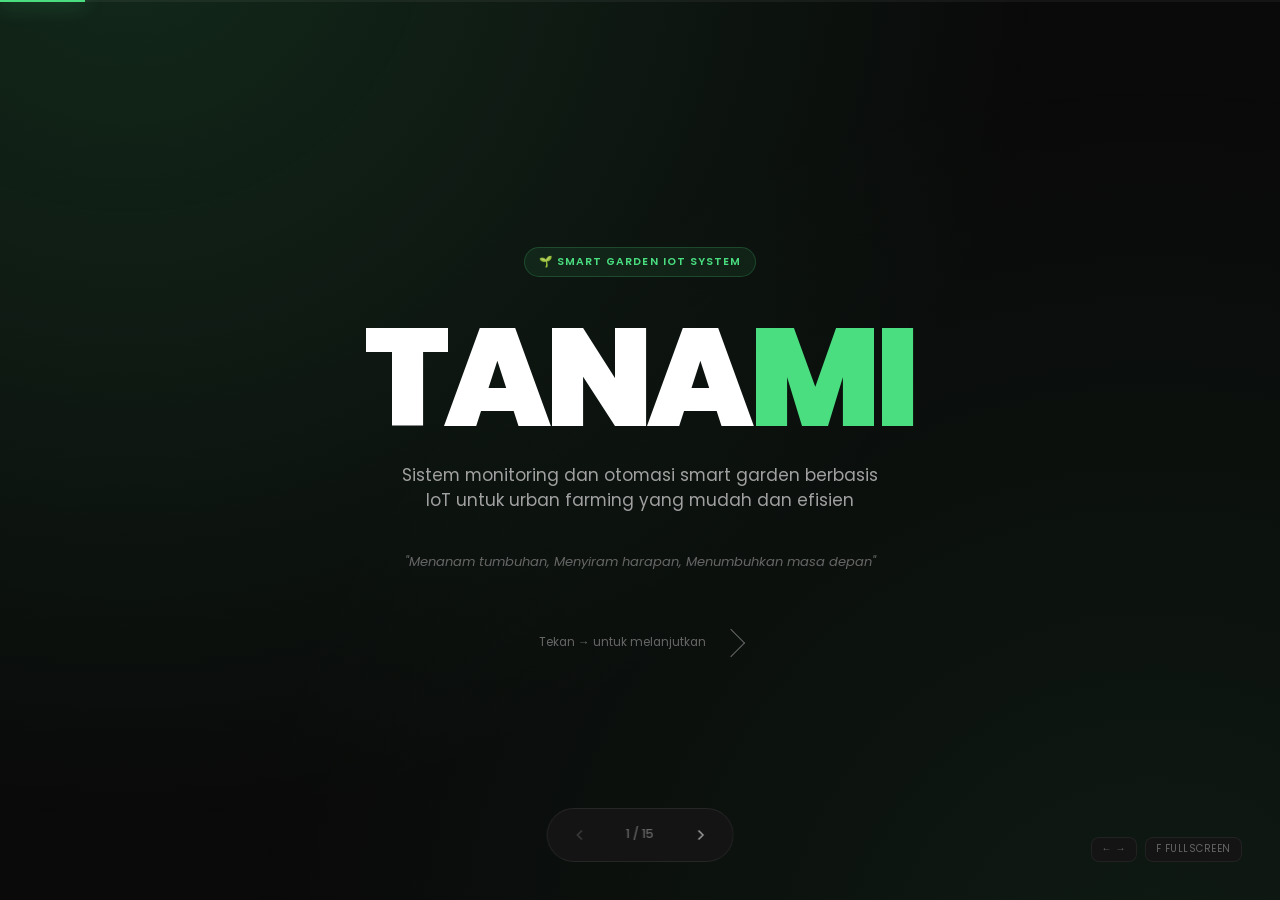
==== index.html @ 9dd755e1 "feat: implement interactive pitch deck with dark theme, animated slides, and navigation controls." ====
<!doctype html>
<html lang="id">
  <head>
    <meta charset="UTF-8" />
    <meta name="viewport" content="width=device-width, initial-scale=1.0" />
    <title>TANAMI - Smart Urban Farming IoT</title>
    <link rel="stylesheet" href="style.css" />
  </head>
  <body>
    <!-- Progress Bar -->
    <div class="progress-container">
      <div class="progress-bar" id="progressBar"></div>
    </div>

    <!-- Navigation -->
    <nav class="nav-controls">
      <button class="nav-btn" id="prevBtn" aria-label="Previous">
        <svg
          width="18"
          height="18"
          viewBox="0 0 24 24"
          fill="none"
          stroke="currentColor"
          stroke-width="2"
        >
          <path d="M15 18l-6-6 6-6" />
        </svg>
      </button>
      <span class="slide-counter"
        ><span id="currentSlide">1</span> /
        <span id="totalSlides">15</span></span
      >
      <button class="nav-btn" id="nextBtn" aria-label="Next">
        <svg
          width="18"
          height="18"
          viewBox="0 0 24 24"
          fill="none"
          stroke="currentColor"
          stroke-width="2"
        >
          <path d="M9 18l6-6-6-6" />
        </svg>
      </button>
    </nav>

    <!-- Keyboard hints -->
    <div class="keyboard-hints">
      <span>← →</span>
      <span>F Fullscreen</span>
    </div>

    <!-- Slides -->
    <div class="slides-container" id="slidesContainer">
      <!-- SLIDE 1: Cover -->
      <section class="slide active" data-slide="1">
        <div class="slide-content cover-slide">
          <span class="pill-label anim">🌱 Smart Garden IoT System</span>
          <h1 class="main-title anim">TANA<span class="highlight">MI</span></h1>
          <p class="subtitle anim">
            Sistem monitoring dan otomasi smart garden berbasis IoT untuk urban
            farming yang mudah dan efisien
          </p>
          <p class="tagline anim">
            "Menanam tumbuhan, Menyiram harapan, Menumbuhkan masa depan"
          </p>
          <div class="scroll-hint anim">
            <span>Tekan → untuk melanjutkan</span>
            <div class="arrow"></div>
          </div>
        </div>
      </section>

      <!-- SLIDE 2: Problem -->
      <section class="slide" data-slide="2">
        <div class="slide-content">
          <div class="slide-header">
            <span class="pill-label anim">01 — Masalah</span>
            <h2 class="anim">
              TANTANGAN <span class="accent">URBAN FARMING</span>
            </h2>
          </div>
          <div class="bento-grid cols-4">
            <div class="card anim">
              <span class="card-icon">⏰</span>
              <h3 class="card-title">Waktu Terbatas</h3>
              <p class="card-desc">
                Tanaman sering layu karena lupa disiram di tengah kesibukan
              </p>
            </div>
            <div class="card anim">
              <span class="card-icon">📊</span>
              <h3 class="card-title">Tanpa Data</h3>
              <p class="card-desc">Keputusan perawatan berdasarkan perkiraan</p>
            </div>
            <div class="card anim">
              <span class="card-icon">🔧</span>
              <h3 class="card-title">Setup Rumit</h3>
              <p class="card-desc">Perangkat IoT membutuhkan keahlian teknis</p>
            </div>
            <div class="card anim">
              <span class="card-icon">💰</span>
              <h3 class="card-title">Mahal</h3>
              <p class="card-desc">Solusi komersial tidak terjangkau</p>
            </div>
          </div>
        </div>
      </section>

      <!-- SLIDE 3: Target Users -->
      <section class="slide" data-slide="3">
        <div class="slide-content">
          <div class="slide-header">
            <span class="pill-label anim">02 — Target</span>
            <h2 class="anim">
              SIAPA YANG <span class="accent">BUTUH INI?</span>
            </h2>
          </div>
          <div class="bento-grid cols-4">
            <div class="card accent-border anim">
              <span class="card-icon">🏠</span>
              <h3 class="card-title">Urban Farmers</h3>
              <p class="card-desc">Berkebun di rumah dengan lahan terbatas</p>
            </div>
            <div class="card anim">
              <span class="card-icon">👨‍💻</span>
              <h3 class="card-title">Pekerja Sibuk</h3>
              <p class="card-desc">Hobi berkebun tapi minim waktu</p>
            </div>
            <div class="card anim">
              <span class="card-icon">🌿</span>
              <h3 class="card-title">Pemula</h3>
              <p class="card-desc">Ingin berkebun tanpa takut gagal</p>
            </div>
            <div class="card accent-border anim">
              <span class="card-icon">🏢</span>
              <h3 class="card-title">IoT Enthusiast</h3>
              <p class="card-desc">Integrasi dengan smart home</p>
            </div>
          </div>
        </div>
      </section>

      <!-- SLIDE 4: Solution -->
      <section class="slide" data-slide="4">
        <div class="slide-content">
          <div class="slide-header">
            <span class="pill-label anim">03 — Solusi</span>
            <h2 class="anim">TANAMI <span class="accent">SYSTEM</span></h2>
          </div>
          <div class="feature-section">
            <div class="feature-visual anim">
              <div class="feature-circle">🌱</div>
            </div>
            <div class="feature-list">
              <div class="feature-item anim">
                <span class="feature-num">01</span>
                <div class="feature-text">
                  <h3>Real-Time Monitoring</h3>
                  <p>
                    Pantau kelembaban, suhu, dan kondisi tanaman dari smartphone
                  </p>
                </div>
              </div>
              <div class="feature-item anim">
                <span class="feature-num">02</span>
                <div class="feature-text">
                  <h3>Auto-Watering</h3>
                  <p>
                    Penyiraman otomatis berdasarkan threshold yang dikustomisasi
                  </p>
                </div>
              </div>
              <div class="feature-item anim">
                <span class="feature-num">03</span>
                <div class="feature-text">
                  <h3>Plug & Play</h3>
                  <p>Zero-configuration dengan Network Service Discovery</p>
                </div>
              </div>
            </div>
          </div>
        </div>
      </section>

      <!-- SLIDE 5: Advanced Features -->
      <section class="slide" data-slide="5">
        <div class="slide-content">
          <div class="slide-header">
            <span class="pill-label anim">04 — Fitur</span>
            <h2 class="anim">FITUR <span class="accent">UNGGULAN</span></h2>
          </div>
          <div class="bento-grid cols-3">
            <div class="card accent-border span-2 anim">
              <span class="card-icon">🤖</span>
              <h3 class="card-title">TanamCare AI</h3>
              <p class="card-desc">
                Deteksi penyakit tanaman melalui foto menggunakan teknologi
                image processing berbasis AI
              </p>
            </div>
            <div class="card anim">
              <span class="card-icon">📈</span>
              <h3 class="card-title">Data-Driven</h3>
              <p class="card-desc">
                Keputusan berdasarkan data sensor real-time
              </p>
            </div>
            <div class="card anim">
              <span class="card-icon">🔋</span>
              <h3 class="card-title">Expandable</h3>
              <p class="card-desc">
                Arsitektur modular siap upgrade sensor NPK
              </p>
            </div>
            <div class="card accent-border span-2 anim">
              <span class="card-icon">⚡</span>
              <h3 class="card-title">Edge Computing</h3>
              <p class="card-desc">
                Logika otomasi berjalan di perangkat — tetap bekerja meski tanpa
                koneksi aplikasi
              </p>
            </div>
          </div>
        </div>
      </section>

      <!-- SLIDE 6: Architecture -->
      <section class="slide" data-slide="6">
        <div class="slide-content">
          <div class="slide-header">
            <span class="pill-label anim">05 — Arsitektur</span>
            <h2 class="anim">
              SYSTEM <span class="accent">ARCHITECTURE</span>
            </h2>
          </div>
          <div class="arch-flow">
            <div class="arch-node accent anim">
              <div class="node-icon">📡</div>
              <div class="node-title">Sensing</div>
              <div class="node-items">Soil Moisture<br />DHT11</div>
            </div>
            <div class="arch-connector anim">→</div>
            <div class="arch-node accent anim">
              <div class="node-icon">🧠</div>
              <div class="node-title">Processing</div>
              <div class="node-items">ESP32<br />Threshold Logic</div>
            </div>
            <div class="arch-connector anim">→</div>
            <div class="arch-node anim">
              <div class="node-icon">💧</div>
              <div class="node-title">Actuating</div>
              <div class="node-items">Relay<br />Water Pump</div>
            </div>
            <div class="arch-connector anim">→</div>
            <div class="arch-node accent anim">
              <div class="node-icon">📱</div>
              <div class="node-title">Monitoring</div>
              <div class="node-items">Android App<br />TanamCare AI</div>
            </div>
          </div>
        </div>
      </section>

      <!-- SLIDE 7: Hardware -->
      <section class="slide" data-slide="7">
        <div class="slide-content">
          <div class="slide-header">
            <span class="pill-label anim">06 — Hardware</span>
            <h2 class="anim">
              HARDWARE <span class="accent">COMPONENTS</span>
            </h2>
          </div>
          <div class="bento-grid cols-3">
            <div class="card accent-border anim">
              <span class="card-icon">🔌</span>
              <h3 class="card-title">ESP32</h3>
              <p class="card-desc">
                WiFi + Bluetooth built-in, Web Server & mDNS
              </p>
            </div>
            <div class="card anim">
              <span class="card-icon">💧</span>
              <h3 class="card-title">Soil Moisture</h3>
              <p class="card-desc">Capacitive sensor, Analog 600-2900</p>
            </div>
            <div class="card anim">
              <span class="card-icon">🌡️</span>
              <h3 class="card-title">DHT11</h3>
              <p class="card-desc">Suhu & Kelembaban udara</p>
            </div>
            <div class="card anim">
              <span class="card-icon">⚡</span>
              <h3 class="card-title">Relay 2CH</h3>
              <p class="card-desc">Switch controller, 5V DC</p>
            </div>
            <div class="card anim">
              <span class="card-icon">🚿</span>
              <h3 class="card-title">Water Pump</h3>
              <p class="card-desc">Mini pump, 3V DC</p>
            </div>
            <div class="card accent-border anim">
              <span class="card-icon">🔋</span>
              <h3 class="card-title">Power</h3>
              <p class="card-desc">Battery 9V atau USB 5V</p>
            </div>
          </div>
        </div>
      </section>

      <!-- SLIDE 8: Software -->
      <section class="slide" data-slide="8">
        <div class="slide-content">
          <div class="slide-header">
            <span class="pill-label anim">07 — Software</span>
            <h2 class="anim">SOFTWARE <span class="accent">STACK</span></h2>
          </div>
          <div class="split-view">
            <div class="split-panel anim">
              <div class="panel-header green">📱 Android App</div>
              <div class="panel-content">
                <div class="component-list">
                  <div class="component-row">
                    <span>NsdManager</span>
                    <span>Auto-discovery</span>
                  </div>
                  <div class="component-row">
                    <span>Retrofit</span>
                    <span>HTTP client</span>
                  </div>
                  <div class="component-row">
                    <span>SQLite</span>
                    <span>Local cache</span>
                  </div>
                  <div class="component-row">
                    <span>TanamCare</span>
                    <span>AI diagnosis</span>
                  </div>
                </div>
              </div>
            </div>
            <div class="split-panel anim">
              <div class="panel-header default">⚡ ESP32 Firmware</div>
              <div class="panel-content">
                <div class="code-display">
                  {<br />
                  &nbsp;&nbsp;"moisture": 45,<br />
                  &nbsp;&nbsp;"temp": 28,<br />
                  &nbsp;&nbsp;"humidity": 65,<br />
                  &nbsp;&nbsp;"pump": "OFF"<br />
                  }
                </div>
              </div>
            </div>
          </div>
        </div>
      </section>

      <!-- SLIDE 9: Automation Logic -->
      <section class="slide" data-slide="9">
        <div class="slide-content">
          <div class="slide-header">
            <span class="pill-label anim">08 — Logika</span>
            <h2 class="anim">AUTOMATION <span class="accent">LOGIC</span></h2>
          </div>
          <div class="split-view">
            <div class="split-panel anim">
              <div class="panel-header green">💧 Penyiraman</div>
              <div class="panel-content">
                <div class="code-display">
                  <span class="code-keyword">IF</span> (Moisture <
                  <span class="code-value">40%</span>)<br />
                  &nbsp;&nbsp;Pump = <span class="code-on">ON</span><br />
                  <span class="code-keyword">ELSE</span><br />
                  &nbsp;&nbsp;Pump = <span class="code-off">OFF</span>
                </div>
                <p
                  style="
                    margin-top: 1rem;
                    font-size: 0.8rem;
                    color: var(--text-secondary);
                  "
                >
                  ✅ Closed-loop: mati otomatis saat target tercapai
                </p>
              </div>
            </div>
            <div class="split-panel anim">
              <div class="panel-header default">🌱 Pemupukan (Future)</div>
              <div class="panel-content">
                <div class="code-display">
                  <span class="code-keyword">IF</span> (TDS <
                  <span class="code-value">500ppm</span>)<br />
                  &nbsp;&nbsp;Nutrient = <span class="code-on">ON</span><br />
                  <span class="code-keyword">ELSE</span><br />
                  &nbsp;&nbsp;Nutrient = <span class="code-off">OFF</span>
                </div>
                <p
                  style="
                    margin-top: 1rem;
                    font-size: 0.8rem;
                    color: var(--text-muted);
                  "
                >
                  🔮 Ready-to-integrate dengan sensor NPK
                </p>
              </div>
            </div>
          </div>
        </div>
      </section>

      <!-- SLIDE 10: Zero-Config -->
      <section class="slide" data-slide="10">
        <div class="slide-content">
          <div class="slide-header">
            <span class="pill-label anim">09 — Koneksi</span>
            <h2 class="anim">ZERO <span class="accent">CONFIGURATION</span></h2>
          </div>
          <div class="bento-grid cols-4">
            <div class="card accent-border anim">
              <span class="card-icon">📡</span>
              <h3 class="card-title">Broadcast</h3>
              <p class="card-desc">ESP32 menyiarkan mDNS service</p>
            </div>
            <div class="card anim">
              <span class="card-icon">📶</span>
              <h3 class="card-title">Discover</h3>
              <p class="card-desc">App mendengarkan sinyal</p>
            </div>
            <div class="card anim">
              <span class="card-icon">🔗</span>
              <h3 class="card-title">Resolve</h3>
              <p class="card-desc">IP & Port otomatis</p>
            </div>
            <div class="card accent-border anim">
              <span class="card-icon">✅</span>
              <h3 class="card-title">Connect!</h3>
              <p class="card-desc">Dashboard siap digunakan</p>
            </div>
          </div>
          <div class="stats-row">
            <div class="stat-box anim">
              <div class="stat-number">&lt;2s</div>
              <div class="stat-label">Discovery Time</div>
            </div>
            <div class="stat-box anim">
              <div class="stat-number">0</div>
              <div class="stat-label">Manual Config</div>
            </div>
          </div>
        </div>
      </section>

      <!-- SLIDE 11: Testing -->
      <section class="slide" data-slide="11">
        <div class="slide-content">
          <div class="slide-header">
            <span class="pill-label anim">10 — Testing</span>
            <h2 class="anim">HASIL <span class="accent">PENGUJIAN</span></h2>
          </div>
          <div class="test-list">
            <div class="test-row anim">
              <span class="test-status">✅</span>
              <div class="test-info">
                <h4>Auto-Discovery</h4>
                <p>IP resolved dalam waktu kurang dari 2 detik</p>
              </div>
              <span class="test-badge">Pass</span>
            </div>
            <div class="test-row anim">
              <span class="test-status">✅</span>
              <div class="test-info">
                <h4>Sensor Accuracy</h4>
                <p>Data sesuai dengan kondisi fisik di lapangan</p>
              </div>
              <span class="test-badge">Pass</span>
            </div>
            <div class="test-row anim">
              <span class="test-status">✅</span>
              <div class="test-info">
                <h4>Auto-Watering</h4>
                <p>Pompa aktif saat kelembaban di bawah threshold</p>
              </div>
              <span class="test-badge">Pass</span>
            </div>
            <div class="test-row anim">
              <span class="test-status">✅</span>
              <div class="test-info">
                <h4>TanamCare AI</h4>
                <p>Diagnosis penyakit tanaman berhasil</p>
              </div>
              <span class="test-badge">Pass</span>
            </div>
          </div>
        </div>
      </section>

      <!-- SLIDE 12: Comparison -->
      <section class="slide" data-slide="12">
        <div class="slide-content">
          <div class="slide-header">
            <span class="pill-label anim">11 — Keunggulan</span>
            <h2 class="anim">
              COMPETITIVE <span class="accent">ADVANTAGE</span>
            </h2>
          </div>
          <div class="comparison-table anim">
            <div class="comp-header">
              <div class="comp-cell header">Aspek</div>
              <div class="comp-cell header">Tanami</div>
              <div class="comp-cell header">Kompetitor</div>
            </div>
            <div class="comp-row">
              <div class="comp-cell">💰 Harga</div>
              <div class="comp-cell win">Terjangkau</div>
              <div class="comp-cell lose">Mahal</div>
            </div>
            <div class="comp-row">
              <div class="comp-cell">🔧 Setup</div>
              <div class="comp-cell win">Plug & Play</div>
              <div class="comp-cell lose">Rumit</div>
            </div>
            <div class="comp-row">
              <div class="comp-cell">🎯 Target Market</div>
              <div class="comp-cell win">Lokal Indonesia</div>
              <div class="comp-cell lose">Generic</div>
            </div>
            <div class="comp-row">
              <div class="comp-cell">🔌 Upgrade</div>
              <div class="comp-cell win">Modular</div>
              <div class="comp-cell lose">Fixed</div>
            </div>
            <div class="comp-row">
              <div class="comp-cell">🤖 AI Features</div>
              <div class="comp-cell win">TanamCare</div>
              <div class="comp-cell lose">—</div>
            </div>
          </div>
        </div>
      </section>

      <!-- SLIDE 13: USP -->
      <section class="slide" data-slide="13">
        <div class="slide-content">
          <div class="slide-header">
            <span class="pill-label anim">12 — USP</span>
            <h2 class="anim">
              UNIQUE SELLING <span class="accent">POINTS</span>
            </h2>
          </div>
          <div class="usp-list">
            <div class="usp-item anim">
              <span class="usp-num">01</span>
              <div class="usp-content">
                <h3>🇮🇩 Dirancang khusus untuk Urban Farmers Indonesia</h3>
              </div>
            </div>
            <div class="usp-item anim">
              <span class="usp-num">02</span>
              <div class="usp-content">
                <h3>🔌 Zero-Configuration dengan protokol mDNS</h3>
              </div>
            </div>
            <div class="usp-item anim">
              <span class="usp-num">03</span>
              <div class="usp-content">
                <h3>🤖 AI-Powered Plant Diagnosis dengan TanamCare</h3>
              </div>
            </div>
            <div class="usp-item anim">
              <span class="usp-num">04</span>
              <div class="usp-content">
                <h3>💰 Affordable & DIY-Friendly untuk semua kalangan</h3>
              </div>
            </div>
          </div>
        </div>
      </section>

      <!-- SLIDE 14: Roadmap -->
      <section class="slide" data-slide="14">
        <div class="slide-content">
          <div class="slide-header">
            <span class="pill-label anim">13 — Roadmap</span>
            <h2 class="anim">FUTURE <span class="accent">DEVELOPMENT</span></h2>
          </div>
          <div class="roadmap-timeline">
            <div class="timeline-phase anim">
              <div class="phase-tag green">Phase 2</div>
              <div class="phase-content">
                <h3>Cloud</h3>
                <ul>
                  <li>☁️ Cloud Database</li>
                  <li>📊 Analytics & Trends</li>
                  <li>🔔 Push Notifications</li>
                </ul>
              </div>
            </div>
            <div class="timeline-phase anim">
              <div class="phase-tag default">Phase 3</div>
              <div class="phase-content">
                <h3>Scale</h3>
                <ul>
                  <li>📡 MQTT Protocol</li>
                  <li>🌱 Sensor NPK</li>
                  <li>🏭 Multi-node</li>
                </ul>
              </div>
            </div>
            <div class="timeline-phase anim">
              <div class="phase-tag default">Business</div>
              <div class="phase-content">
                <h3>Expand</h3>
                <ul>
                  <li>🛒 DIY Kit</li>
                  <li>🏢 Enterprise</li>
                  <li>📚 Edu Platform</li>
                </ul>
              </div>
            </div>
          </div>
        </div>
      </section>

      <!-- SLIDE 15: Thank You -->
      <section class="slide" data-slide="15">
        <div class="slide-content thank-you-content">
          <span class="pill-label anim">🌱 Tanami</span>
          <div class="big-thanks anim">
            <span class="line1">Terima</span>
            <span class="line2">Kasih!</span>
          </div>
          <p class="tagline anim">
            "Menanam tumbuhan, Menyiram harapan, Menumbuhkan masa depan"
          </p>
          <div class="contact-row anim">
            <div class="contact-item">
              <span>📧</span>
              <span>tanamiuniverse10@gmail.com</span>
            </div>
            <div class="contact-item">
              <span>📷</span>
              <span>@tanami_tech</span>
            </div>
            <div class="contact-item">
              <span>🎥</span>
              <span>@Tanami_Universe10</span>
            </div>
          </div>
          <div class="questions-box anim">
            <h2>Ada Pertanyaan?</h2>
          </div>
        </div>
      </section>
    </div>

    <script src="script.js"></script>
  </body>
</html>
---- style.css ----
/* ==========================================
   TANAMI Pitch Deck - DARK MINIMAL THEME
   Inspired by modern presentation decks
   Green-toned, bold typography, clean layout
   ========================================== */

@import url("https://fonts.googleapis.com/css2?family=Poppins:wght@300;400;500;600;700;800;900&display=swap");

:root {
  /* Dark palette with green accent */
  --bg-dark: #0a0a0a;
  --bg-card: #141414;
  --bg-card-hover: #1a1a1a;
  --bg-elevated: #1f1f1f;

  /* Text colors */
  --text-primary: #ffffff;
  --text-secondary: #a0a0a0;
  --text-muted: #666666;

  /* Green accent palette */
  --green-50: #f0fdf4;
  --green-100: #dcfce7;
  --green-200: #bbf7d0;
  --green-300: #86efac;
  --green-400: #4ade80;
  --green-500: #22c55e;
  --green-600: #16a34a;
  --green-700: #15803d;

  /* Accent variations */
  --accent: #4ade80;
  --accent-glow: rgba(74, 222, 128, 0.15);
  --accent-subtle: rgba(74, 222, 128, 0.08);

  /* Typography */
  --font-main: "Poppins", -apple-system, BlinkMacSystemFont, sans-serif;

  /* Spacing */
  --space-xs: 0.5rem;
  --space-sm: 1rem;
  --space-md: 1.5rem;
  --space-lg: 2.5rem;
  --space-xl: 4rem;
  --space-2xl: 6rem;

  /* Border radius */
  --radius-sm: 8px;
  --radius-md: 12px;
  --radius-lg: 16px;
  --radius-xl: 24px;
  --radius-pill: 100px;

  /* Borders */
  --border-subtle: 1px solid rgba(255, 255, 255, 0.06);
  --border-card: 1px solid rgba(255, 255, 255, 0.08);
}

*,
*::before,
*::after {
  margin: 0;
  padding: 0;
  box-sizing: border-box;
}

html {
  font-size: clamp(14px, 1.2vw, 17px);
}

body {
  font-family: var(--font-main);
  background: var(--bg-dark);
  color: var(--text-primary);
  overflow: hidden;
  min-height: 100vh;
  line-height: 1.5;
}

/* Ambient glow effect */
body::before {
  content: "";
  position: fixed;
  top: -50%;
  left: -50%;
  width: 200%;
  height: 200%;
  background:
    radial-gradient(circle at 30% 20%, var(--accent-glow) 0%, transparent 40%),
    radial-gradient(
      circle at 70% 80%,
      rgba(74, 222, 128, 0.08) 0%,
      transparent 40%
    );
  pointer-events: none;
  z-index: 0;
}

/* Hide cursor glow on dark theme */
.cursor-glow {
  display: none;
}

/* Progress Bar - minimal line */
.progress-container {
  position: fixed;
  top: 0;
  left: 0;
  width: 100%;
  height: 2px;
  background: rgba(255, 255, 255, 0.05);
  z-index: 1000;
}

.progress-bar {
  height: 100%;
  background: var(--accent);
  width: 6.67%;
  transition: width 0.5s cubic-bezier(0.4, 0, 0.2, 1);
  box-shadow: 0 0 20px var(--accent);
}

/* Navigation */
.nav-controls {
  position: fixed;
  bottom: var(--space-lg);
  left: 50%;
  transform: translateX(-50%);
  display: flex;
  align-items: center;
  gap: var(--space-sm);
  background: var(--bg-card);
  backdrop-filter: blur(20px);
  padding: 6px 12px;
  border-radius: var(--radius-pill);
  border: var(--border-card);
  z-index: 100;
}

.nav-btn {
  background: transparent;
  border: none;
  color: var(--text-secondary);
  width: 40px;
  height: 40px;
  border-radius: 50%;
  cursor: pointer;
  display: flex;
  align-items: center;
  justify-content: center;
  transition: all 0.2s ease;
}

.nav-btn:hover {
  background: var(--accent-subtle);
  color: var(--accent);
}

.nav-btn:disabled {
  opacity: 0.3;
  pointer-events: none;
}

.slide-counter {
  font-size: 0.8rem;
  font-weight: 500;
  color: var(--text-muted);
  min-width: 50px;
  text-align: center;
  font-variant-numeric: tabular-nums;
}

/* Keyboard hints */
.keyboard-hints {
  position: fixed;
  bottom: var(--space-lg);
  right: var(--space-lg);
  display: flex;
  gap: var(--space-xs);
  z-index: 100;
}

.keyboard-hints span {
  font-size: 0.65rem;
  color: var(--text-muted);
  padding: 4px 10px;
  background: var(--bg-card);
  border: var(--border-subtle);
  border-radius: var(--radius-sm);
  text-transform: uppercase;
  letter-spacing: 0.05em;
}

/* Slides Container */
.slides-container {
  width: 100vw;
  height: 100vh;
  position: relative;
  z-index: 1;
}

/* Individual Slides */
.slide {
  position: absolute;
  top: 0;
  left: 0;
  width: 100%;
  height: 100%;
  display: flex;
  align-items: center;
  justify-content: center;
  opacity: 0;
  visibility: hidden;
  transition: all 0.5s cubic-bezier(0.4, 0, 0.2, 1);
  padding: var(--space-xl);
  overflow: hidden;
}

.slide.active {
  opacity: 1;
  visibility: visible;
}

.slide.exit-left {
  transform: translateX(-20%);
  opacity: 0;
}

.slide.exit-right {
  transform: translateX(20%);
  opacity: 0;
}

.slide-content {
  max-width: 1200px;
  width: 100%;
  position: relative;
}

/* Pill label */
.pill-label {
  display: inline-flex;
  align-items: center;
  gap: 6px;
  background: var(--accent-subtle);
  color: var(--accent);
  padding: 6px 14px;
  border-radius: var(--radius-pill);
  font-size: 0.7rem;
  font-weight: 600;
  text-transform: uppercase;
  letter-spacing: 0.1em;
  margin-bottom: var(--space-md);
  border: 1px solid rgba(74, 222, 128, 0.2);
}

/* Slide Header */
.slide-header {
  margin-bottom: var(--space-xl);
}

.slide-header h2 {
  font-size: clamp(2.5rem, 5vw, 4rem);
  font-weight: 800;
  text-transform: uppercase;
  letter-spacing: -0.03em;
  line-height: 1;
  color: var(--text-primary);
}

.slide-header h2 .accent {
  color: var(--accent);
}

.slide-header p {
  font-size: 1rem;
  color: var(--text-secondary);
  margin-top: var(--space-sm);
  max-width: 600px;
}

/* COVER SLIDE */
.cover-slide {
  text-align: center;
  display: flex;
  flex-direction: column;
  align-items: center;
  justify-content: center;
}

.cover-slide .pill-label {
  margin-bottom: var(--space-lg);
}

.main-title {
  font-size: clamp(4rem, 12vw, 9rem);
  font-weight: 900;
  text-transform: uppercase;
  letter-spacing: -0.04em;
  line-height: 0.9;
  margin-bottom: var(--space-md);
}

.main-title .highlight {
  color: var(--accent);
}

.subtitle {
  font-size: 1.1rem;
  color: var(--text-secondary);
  max-width: 500px;
  margin-bottom: var(--space-lg);
  font-weight: 400;
}

.tagline {
  font-size: 0.85rem;
  color: var(--text-muted);
  font-style: italic;
}

.hero-icon {
  font-size: 4rem;
  margin-bottom: var(--space-lg);
  filter: drop-shadow(0 0 40px var(--accent));
}

.scroll-hint {
  margin-top: var(--space-xl);
  font-size: 0.75rem;
  color: var(--text-muted);
  display: flex;
  align-items: center;
  gap: var(--space-sm);
}

.scroll-hint .arrow {
  width: 20px;
  height: 20px;
  border-right: 1.5px solid var(--text-muted);
  border-bottom: 1.5px solid var(--text-muted);
  transform: rotate(-45deg);
  animation: arrowBounce 2s ease-in-out infinite;
}

@keyframes arrowBounce {
  0%,
  100% {
    transform: rotate(-45deg) translate(0, 0);
  }
  50% {
    transform: rotate(-45deg) translate(3px, 0);
  }
}

/* BENTO GRID */
.bento-grid {
  display: grid;
  gap: var(--space-sm);
}

.bento-grid.cols-4 {
  grid-template-columns: repeat(4, 1fr);
}
.bento-grid.cols-3 {
  grid-template-columns: repeat(3, 1fr);
}
.bento-grid.cols-2 {
  grid-template-columns: repeat(2, 1fr);
}

/* Cards */
.card {
  background: var(--bg-card);
  border: var(--border-card);
  border-radius: var(--radius-lg);
  padding: var(--space-lg);
  transition: all 0.3s ease;
}

.card:hover {
  background: var(--bg-card-hover);
  border-color: rgba(255, 255, 255, 0.1);
  transform: translateY(-2px);
}

.card.span-2 {
  grid-column: span 2;
}

.card.accent-border {
  border-left: 2px solid var(--accent);
}

.card-icon {
  font-size: 1.5rem;
  margin-bottom: var(--space-sm);
  display: block;
}

.card-title {
  font-size: 1rem;
  font-weight: 700;
  color: var(--text-primary);
  margin-bottom: 4px;
  text-transform: uppercase;
  letter-spacing: 0.02em;
}

.card-desc {
  font-size: 0.85rem;
  color: var(--text-secondary);
  line-height: 1.5;
}

/* Feature Section */
.feature-section {
  display: grid;
  grid-template-columns: 1fr 1.2fr;
  gap: var(--space-xl);
  align-items: center;
}

.feature-visual {
  display: flex;
  justify-content: center;
  align-items: center;
}

.feature-circle {
  width: 240px;
  height: 240px;
  background: linear-gradient(
    135deg,
    var(--green-600) 0%,
    var(--green-400) 100%
  );
  border-radius: 50%;
  display: flex;
  align-items: center;
  justify-content: center;
  font-size: 6rem;
  box-shadow: 0 0 80px var(--accent-glow);
}

.feature-list {
  display: flex;
  flex-direction: column;
  gap: var(--space-md);
}

.feature-item {
  display: flex;
  gap: var(--space-md);
  align-items: flex-start;
  padding: var(--space-md);
  background: var(--bg-card);
  border: var(--border-card);
  border-radius: var(--radius-md);
  transition: all 0.3s ease;
}

.feature-item:hover {
  background: var(--bg-card-hover);
  border-left: 2px solid var(--accent);
}

.feature-num {
  font-size: 1.25rem;
  font-weight: 800;
  color: var(--accent);
  min-width: 32px;
}

.feature-text h3 {
  font-size: 0.9rem;
  font-weight: 700;
  color: var(--text-primary);
  text-transform: uppercase;
  margin-bottom: 4px;
}

.feature-text p {
  font-size: 0.8rem;
  color: var(--text-secondary);
}

/* Architecture Flow */
.arch-flow {
  display: flex;
  align-items: center;
  justify-content: center;
  gap: var(--space-sm);
  flex-wrap: wrap;
}

.arch-node {
  background: var(--bg-card);
  border: var(--border-card);
  border-radius: var(--radius-lg);
  padding: var(--space-lg);
  text-align: center;
  min-width: 150px;
  transition: all 0.3s ease;
}

.arch-node:hover {
  background: var(--bg-card-hover);
  transform: scale(1.02);
}

.arch-node.accent {
  border-top: 2px solid var(--accent);
}

.arch-node .node-icon {
  font-size: 1.75rem;
  margin-bottom: var(--space-sm);
}

.arch-node .node-title {
  font-size: 0.8rem;
  font-weight: 700;
  color: var(--text-primary);
  text-transform: uppercase;
  margin-bottom: 4px;
}

.arch-node .node-items {
  font-size: 0.7rem;
  color: var(--text-muted);
  line-height: 1.5;
}

.arch-connector {
  font-size: 1.25rem;
  color: var(--accent);
  opacity: 0.5;
}

/* Split View */
.split-view {
  display: grid;
  grid-template-columns: 1fr 1fr;
  gap: var(--space-md);
}

.split-panel {
  background: var(--bg-card);
  border: var(--border-card);
  border-radius: var(--radius-lg);
  overflow: hidden;
}

.panel-header {
  padding: var(--space-sm) var(--space-md);
  font-weight: 600;
  font-size: 0.75rem;
  text-transform: uppercase;
  letter-spacing: 0.1em;
  border-bottom: var(--border-subtle);
  display: flex;
  align-items: center;
  gap: var(--space-xs);
}

.panel-header.green {
  background: var(--accent-subtle);
  color: var(--accent);
}

.panel-header.default {
  color: var(--text-secondary);
}

.panel-content {
  padding: var(--space-md);
}

.component-list {
  display: flex;
  flex-direction: column;
  gap: var(--space-sm);
}

.component-row {
  display: flex;
  justify-content: space-between;
  padding-bottom: var(--space-sm);
  border-bottom: var(--border-subtle);
  font-size: 0.8rem;
}

.component-row span:first-child {
  color: var(--text-primary);
}
.component-row span:last-child {
  color: var(--text-muted);
}
.component-row:last-child {
  border-bottom: none;
}

/* Code Display */
.code-display {
  background: #0d0d0d;
  color: var(--accent);
  font-family: "JetBrains Mono", "SF Mono", monospace;
  padding: var(--space-md);
  border-radius: var(--radius-md);
  font-size: 0.8rem;
  line-height: 1.7;
  border: var(--border-subtle);
}

.code-keyword {
  color: #c084fc;
}
.code-value {
  color: #fbbf24;
}
.code-on {
  color: var(--accent);
  font-weight: 600;
}
.code-off {
  color: #f87171;
  font-weight: 600;
}

/* Stats Row */
.stats-row {
  display: flex;
  gap: var(--space-md);
  justify-content: center;
  margin-top: var(--space-xl);
}

.stat-box {
  text-align: center;
  padding: var(--space-lg);
  background: var(--bg-card);
  border: var(--border-card);
  border-radius: var(--radius-lg);
  min-width: 140px;
}

.stat-number {
  font-size: 2.5rem;
  font-weight: 800;
  color: var(--accent);
  line-height: 1;
}

.stat-label {
  font-size: 0.65rem;
  color: var(--text-muted);
  text-transform: uppercase;
  letter-spacing: 0.1em;
  margin-top: var(--space-xs);
}

/* Test Results */
.test-list {
  display: flex;
  flex-direction: column;
  gap: var(--space-xs);
}

.test-row {
  display: flex;
  align-items: center;
  gap: var(--space-md);
  padding: var(--space-md);
  background: var(--bg-card);
  border: var(--border-card);
  border-radius: var(--radius-md);
  transition: all 0.3s ease;
}

.test-row:hover {
  background: var(--bg-card-hover);
  border-left: 2px solid var(--accent);
  transform: translateX(4px);
}

.test-status {
  font-size: 1.1rem;
}
.test-info {
  flex: 1;
}

.test-info h4 {
  font-weight: 600;
  font-size: 0.85rem;
  color: var(--text-primary);
}

.test-info p {
  font-size: 0.75rem;
  color: var(--text-muted);
}

.test-badge {
  font-size: 0.6rem;
  font-weight: 700;
  background: var(--accent-subtle);
  color: var(--accent);
  padding: 4px 10px;
  border-radius: var(--radius-pill);
  text-transform: uppercase;
  letter-spacing: 0.05em;
}

/* Comparison Table */
.comparison-table {
  background: var(--bg-card);
  border: var(--border-card);
  border-radius: var(--radius-lg);
  overflow: hidden;
}

.comp-header {
  display: grid;
  grid-template-columns: 2fr 1fr 1fr;
  background: var(--bg-elevated);
  border-bottom: var(--border-subtle);
}

.comp-row {
  display: grid;
  grid-template-columns: 2fr 1fr 1fr;
  border-bottom: var(--border-subtle);
}

.comp-row:last-child {
  border-bottom: none;
}

.comp-cell {
  padding: var(--space-sm) var(--space-md);
  font-size: 0.8rem;
}

.comp-cell.header {
  font-weight: 700;
  font-size: 0.7rem;
  text-transform: uppercase;
  letter-spacing: 0.05em;
  color: var(--text-muted);
}

.comp-cell.win {
  color: var(--accent);
  font-weight: 600;
}

.comp-cell.lose {
  color: var(--text-muted);
}

/* USP List */
.usp-list {
  display: flex;
  flex-direction: column;
  gap: var(--space-sm);
}

.usp-item {
  display: flex;
  align-items: center;
  gap: var(--space-md);
  padding: var(--space-md) var(--space-lg);
  background: var(--bg-card);
  border: var(--border-card);
  border-radius: var(--radius-lg);
  transition: all 0.3s ease;
}

.usp-item:hover {
  background: var(--bg-card-hover);
  border-left: 2px solid var(--accent);
  transform: translateX(4px);
}

.usp-num {
  font-size: 1.75rem;
  font-weight: 800;
  color: var(--accent);
  min-width: 50px;
  text-align: center;
}

.usp-content h3 {
  font-size: 0.9rem;
  font-weight: 600;
  color: var(--text-primary);
}

/* Roadmap */
.roadmap-timeline {
  display: flex;
  gap: var(--space-md);
}

.timeline-phase {
  flex: 1;
  background: var(--bg-card);
  border: var(--border-card);
  border-radius: var(--radius-lg);
  overflow: hidden;
  transition: all 0.3s ease;
}

.timeline-phase:hover {
  transform: translateY(-4px);
  border-color: rgba(255, 255, 255, 0.1);
}

.phase-tag {
  padding: var(--space-sm) var(--space-md);
  font-size: 0.65rem;
  font-weight: 700;
  text-transform: uppercase;
  letter-spacing: 0.1em;
  border-bottom: var(--border-subtle);
}

.phase-tag.green {
  background: var(--accent-subtle);
  color: var(--accent);
}

.phase-tag.default {
  color: var(--text-muted);
}

.phase-content {
  padding: var(--space-md);
}

.phase-content h3 {
  font-size: 1.1rem;
  font-weight: 700;
  color: var(--text-primary);
  text-transform: uppercase;
  margin-bottom: var(--space-sm);
}

.phase-content ul {
  list-style: none;
}

.phase-content li {
  padding: 6px 0;
  font-size: 0.8rem;
  color: var(--text-secondary);
  border-bottom: var(--border-subtle);
}

.phase-content li:last-child {
  border-bottom: none;
}

/* Thank You */
.thank-you-content {
  text-align: center;
  display: flex;
  flex-direction: column;
  align-items: center;
  gap: var(--space-lg);
}

.big-thanks {
  font-size: clamp(4rem, 12vw, 8rem);
  font-weight: 900;
  text-transform: uppercase;
  letter-spacing: -0.04em;
  line-height: 0.95;
}

.big-thanks .line1 {
  color: var(--text-muted);
  display: block;
}

.big-thanks .line2 {
  color: var(--accent);
  display: block;
  text-shadow: 0 0 60px var(--accent);
}

.contact-row {
  display: flex;
  gap: var(--space-sm);
  flex-wrap: wrap;
  justify-content: center;
}

.contact-item {
  display: flex;
  align-items: center;
  gap: var(--space-xs);
  padding: var(--space-sm) var(--space-md);
  background: var(--bg-card);
  border: var(--border-card);
  border-radius: var(--radius-pill);
  font-size: 0.8rem;
  color: var(--text-secondary);
  transition: all 0.3s ease;
}

.contact-item:hover {
  background: var(--accent-subtle);
  border-color: var(--accent);
  color: var(--accent);
}

.questions-box {
  padding: var(--space-md) var(--space-xl);
  background: linear-gradient(
    135deg,
    var(--green-600) 0%,
    var(--green-500) 100%
  );
  border-radius: var(--radius-lg);
  box-shadow: 0 0 60px var(--accent-glow);
}

.questions-box h2 {
  font-size: 1.25rem;
  font-weight: 700;
  text-transform: uppercase;
  letter-spacing: 0.05em;
}

/* Responsive */
@media (max-width: 1024px) {
  .bento-grid.cols-4 {
    grid-template-columns: repeat(2, 1fr);
  }
  .bento-grid.cols-3 {
    grid-template-columns: repeat(2, 1fr);
  }
  .feature-section {
    grid-template-columns: 1fr;
  }
  .split-view {
    grid-template-columns: 1fr;
  }
  .roadmap-timeline {
    flex-direction: column;
  }
  .arch-flow {
    gap: var(--space-xs);
  }
}

@media (max-width: 768px) {
  .bento-grid.cols-4,
  .bento-grid.cols-3,
  .bento-grid.cols-2 {
    grid-template-columns: 1fr;
  }
  .card.span-2 {
    grid-column: span 1;
  }
  .keyboard-hints {
    display: none;
  }
  .contact-row {
    flex-direction: column;
    align-items: center;
  }
  .usp-item {
    flex-direction: column;
    text-align: center;
  }
  .stats-row {
    flex-direction: column;
    align-items: center;
  }
}
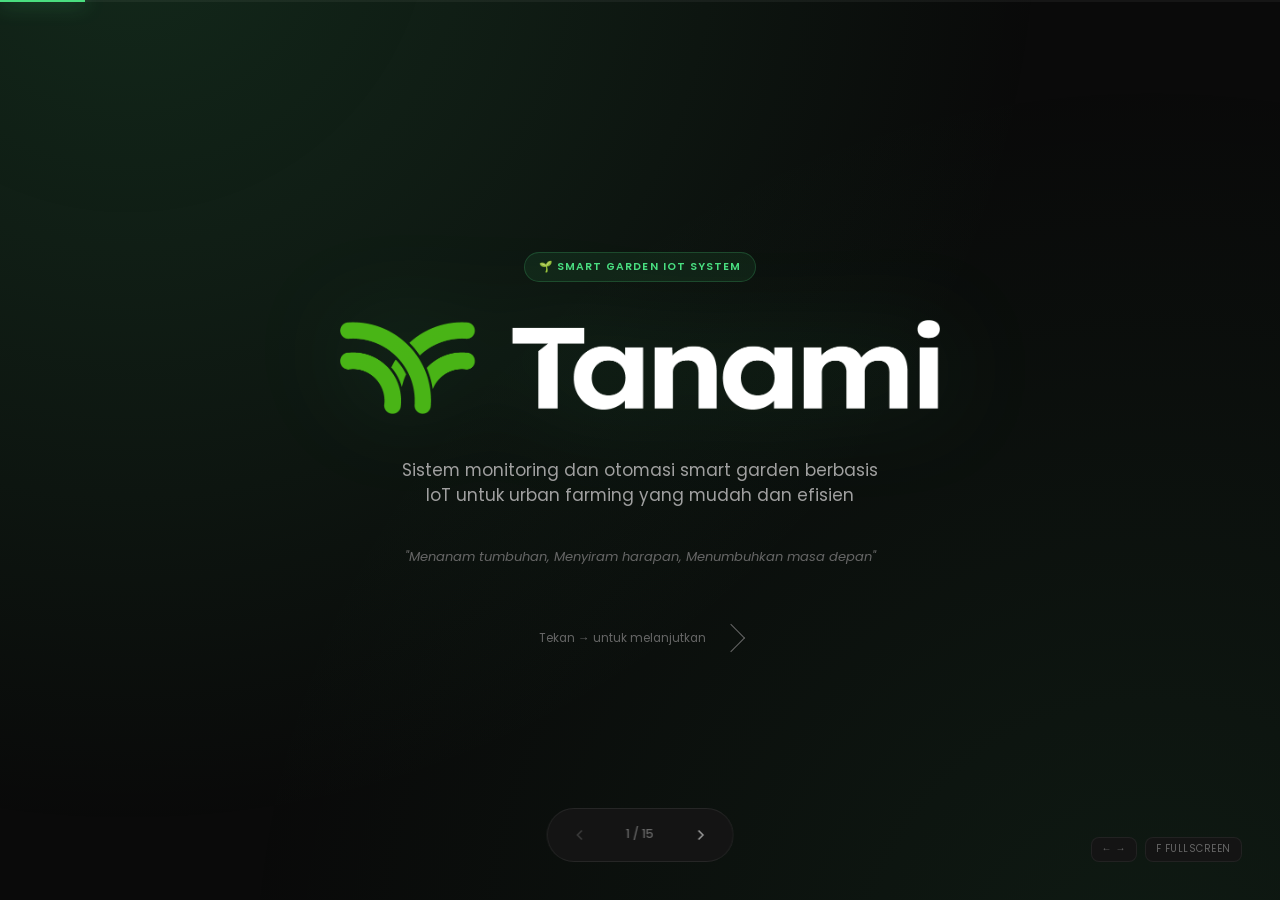
==== commit c7cfd924: "feat: Add Tanami pitch deck content, refine presentation details, and implement dynamic header logo " ====
--- a/index.html
+++ b/index.html
@@ -7,6 +7,11 @@
     <link rel="stylesheet" href="style.css" />
   </head>
   <body>
+    <!-- Persistent Logo -->
+    <div class="header-logo">
+      <img src="logotext.png" alt="TANAMI Logo" class="persistent-logo" />
+    </div>
+
     <!-- Progress Bar -->
     <div class="progress-container">
       <div class="progress-bar" id="progressBar"></div>
@@ -56,7 +61,9 @@
       <section class="slide active" data-slide="1">
         <div class="slide-content cover-slide">
           <span class="pill-label anim">🌱 Smart Garden IoT System</span>
-          <h1 class="main-title anim">TANA<span class="highlight">MI</span></h1>
+          <div class="logo-wrapper anim">
+            <img src="logotext.png" alt="TANAMI" class="main-logo" />
+          </div>
           <p class="subtitle anim">
             Sistem monitoring dan otomasi smart garden berbasis IoT untuk urban
             farming yang mudah dan efisien
@@ -90,25 +97,29 @@
             </div>
             <div class="card anim">
               <span class="card-icon">📊</span>
-              <h3 class="card-title">Tanpa Data</h3>
-              <p class="card-desc">Keputusan perawatan berdasarkan perkiraan</p>
+              <h3 class="card-title">Tanpa Data Kuantitatif</h3>
+              <p class="card-desc">
+                Keputusan perawatan berdasarkan "kira-kira", bukan fakta terukur
+              </p>
             </div>
             <div class="card anim">
               <span class="card-icon">🔧</span>
               <h3 class="card-title">Setup Rumit</h3>
-              <p class="card-desc">Perangkat IoT membutuhkan keahlian teknis</p>
+              <p class="card-desc">
+                Perangkat IoT membutuhkan konfigurasi IP manual
+              </p>
             </div>
             <div class="card anim">
               <span class="card-icon">💰</span>
               <h3 class="card-title">Mahal</h3>
-              <p class="card-desc">Solusi komersial tidak terjangkau</p>
+              <p class="card-desc">Solusi komersial Rp 500rb - Rp 2jt</p>
             </div>
           </div>
         </div>
       </section>
 
       <!-- SLIDE 3: Target Users -->
-      <section class="slide" data-slide="3">
+      <!-- <section class="slide" data-slide="3">
         <div class="slide-content">
           <div class="slide-header">
             <span class="pill-label anim">02 — Target</span>
@@ -120,26 +131,28 @@
             <div class="card accent-border anim">
               <span class="card-icon">🏠</span>
               <h3 class="card-title">Urban Farmers</h3>
-              <p class="card-desc">Berkebun di rumah dengan lahan terbatas</p>
+              <p class="card-desc">
+                Berkebun di rumah/apartemen dengan lahan terbatas
+              </p>
             </div>
             <div class="card anim">
               <span class="card-icon">👨‍💻</span>
               <h3 class="card-title">Pekerja Sibuk</h3>
-              <p class="card-desc">Hobi berkebun tapi minim waktu</p>
+              <p class="card-desc">Hobi berkebun tapi minim waktu monitoring</p>
             </div>
             <div class="card anim">
               <span class="card-icon">🌿</span>
-              <h3 class="card-title">Pemula</h3>
-              <p class="card-desc">Ingin berkebun tanpa takut gagal</p>
+              <h3 class="card-title">Pemula Berkebun</h3>
+              <p class="card-desc">Ingin berkebun tanpa takut tanaman mati</p>
             </div>
             <div class="card accent-border anim">
               <span class="card-icon">🏢</span>
               <h3 class="card-title">IoT Enthusiast</h3>
-              <p class="card-desc">Integrasi dengan smart home</p>
-            </div>
-          </div>
-        </div>
-      </section>
+              <p class="card-desc">Integrasi dengan ekosistem smart home</p>
+            </div>
+          </div>
+        </div>
+      </section> -->
 
       <!-- SLIDE 4: Solution -->
       <section class="slide" data-slide="4">
@@ -150,7 +163,13 @@
           </div>
           <div class="feature-section">
             <div class="feature-visual anim">
-              <div class="feature-circle">🌱</div>
+              <div class="feature-circle">
+                <img
+                  src="Tanami_icon.png"
+                  alt="Tanami Icon"
+                  class="feature-icon"
+                />
+              </div>
             </div>
             <div class="feature-list">
               <div class="feature-item anim">
@@ -175,7 +194,9 @@
                 <span class="feature-num">03</span>
                 <div class="feature-text">
                   <h3>Plug & Play</h3>
-                  <p>Zero-configuration dengan Network Service Discovery</p>
+                  <p>
+                    Zero-configuration dengan protokol NSD, koneksi < 2 detik
+                  </p>
                 </div>
               </div>
             </div>
@@ -208,9 +229,9 @@
             </div>
             <div class="card anim">
               <span class="card-icon">🔋</span>
-              <h3 class="card-title">Expandable</h3>
-              <p class="card-desc">
-                Arsitektur modular siap upgrade sensor NPK
+              <h3 class="card-title">Ready-for-Expansion</h3>
+              <p class="card-desc">
+                Arsitektur modular, jalur siap untuk upgrade sensor NPK
               </p>
             </div>
             <div class="card accent-border span-2 anim">
@@ -276,7 +297,7 @@
               <span class="card-icon">🔌</span>
               <h3 class="card-title">ESP32</h3>
               <p class="card-desc">
-                WiFi + Bluetooth built-in, Web Server & mDNS
+                WiFi + Bluetooth built-in, Web Server & NSD support
               </p>
             </div>
             <div class="card anim">
@@ -421,12 +442,12 @@
             <div class="card accent-border anim">
               <span class="card-icon">📡</span>
               <h3 class="card-title">Broadcast</h3>
-              <p class="card-desc">ESP32 menyiarkan mDNS service</p>
+              <p class="card-desc">ESP32 menyiarkan NSD service</p>
             </div>
             <div class="card anim">
               <span class="card-icon">📶</span>
               <h3 class="card-title">Discover</h3>
-              <p class="card-desc">App mendengarkan sinyal</p>
+              <p class="card-desc">App dengan NsdManager mendengarkan sinyal</p>
             </div>
             <div class="card anim">
               <span class="card-icon">🔗</span>
@@ -480,7 +501,23 @@
               <span class="test-status">✅</span>
               <div class="test-info">
                 <h4>Auto-Watering</h4>
-                <p>Pompa aktif saat kelembaban di bawah threshold</p>
+                <p>Pompa aktif konsisten saat kelembaban < threshold 40%</p>
+              </div>
+              <span class="test-badge">Pass</span>
+            </div>
+            <div class="test-row anim">
+              <span class="test-status">✅</span>
+              <div class="test-info">
+                <h4>Closed-Loop System</h4>
+                <p>Pompa mati otomatis saat kondisi ideal tercapai</p>
+              </div>
+              <span class="test-badge">Pass</span>
+            </div>
+            <div class="test-row anim">
+              <span class="test-status">✅</span>
+              <div class="test-info">
+                <h4>Edge Computing</h4>
+                <p>Sistem tetap berjalan saat koneksi app terputus</p>
               </div>
               <span class="test-badge">Pass</span>
             </div>
@@ -488,7 +525,7 @@
               <span class="test-status">✅</span>
               <div class="test-info">
                 <h4>TanamCare AI</h4>
-                <p>Diagnosis penyakit tanaman berhasil</p>
+                <p>Diagnosis penyakit tanaman dari foto berhasil</p>
               </div>
               <span class="test-badge">Pass</span>
             </div>
@@ -508,31 +545,36 @@
           <div class="comparison-table anim">
             <div class="comp-header">
               <div class="comp-cell header">Aspek</div>
-              <div class="comp-cell header">Tanami</div>
-              <div class="comp-cell header">Kompetitor</div>
+              <div class="comp-cell header">🌱 Tanami</div>
+              <div class="comp-cell header">❌ Kompetitor</div>
             </div>
             <div class="comp-row">
               <div class="comp-cell">💰 Harga</div>
-              <div class="comp-cell win">Terjangkau</div>
-              <div class="comp-cell lose">Mahal</div>
+              <div class="comp-cell win">< Rp 200.000</div>
+              <div class="comp-cell lose">Rp 500rb - 2jt</div>
             </div>
             <div class="comp-row">
               <div class="comp-cell">🔧 Setup</div>
-              <div class="comp-cell win">Plug & Play</div>
-              <div class="comp-cell lose">Rumit</div>
+              <div class="comp-cell win">NSD < 2 detik</div>
+              <div class="comp-cell lose">IP manual</div>
             </div>
             <div class="comp-row">
-              <div class="comp-cell">🎯 Target Market</div>
-              <div class="comp-cell win">Lokal Indonesia</div>
+              <div class="comp-cell">🎯 Target</div>
+              <div class="comp-cell win">Indonesia</div>
               <div class="comp-cell lose">Generic</div>
             </div>
             <div class="comp-row">
-              <div class="comp-cell">🔌 Upgrade</div>
+              <div class="comp-cell">🔌 Arsitektur</div>
               <div class="comp-cell win">Modular</div>
               <div class="comp-cell lose">Fixed</div>
             </div>
             <div class="comp-row">
-              <div class="comp-cell">🤖 AI Features</div>
+              <div class="comp-cell">📡 Koneksi</div>
+              <div class="comp-cell win">Edge Computing</div>
+              <div class="comp-cell lose">Cloud-dependent</div>
+            </div>
+            <div class="comp-row">
+              <div class="comp-cell">🤖 AI</div>
               <div class="comp-cell win">TanamCare</div>
               <div class="comp-cell lose">—</div>
             </div>
@@ -559,7 +601,7 @@
             <div class="usp-item anim">
               <span class="usp-num">02</span>
               <div class="usp-content">
-                <h3>🔌 Zero-Configuration dengan protokol mDNS</h3>
+                <h3>🔌 Zero-Configuration dengan protokol NSD</h3>
               </div>
             </div>
             <div class="usp-item anim">
--- a/style.css
+++ b/style.css
@@ -101,6 +101,28 @@
   display: none;
 }
 
+/* Header Logo Persistent */
+.header-logo {
+  position: fixed;
+  top: var(--space-lg);
+  left: var(--space-lg);
+  z-index: 1000;
+  opacity: 0;
+  pointer-events: none;
+  transition: opacity 0.5s ease;
+}
+
+.header-logo.visible {
+  opacity: 1;
+  pointer-events: auto;
+}
+
+.persistent-logo {
+  height: 24px;
+  width: auto;
+  filter: drop-shadow(0 0 10px var(--accent-glow));
+}
+
 /* Progress Bar - minimal line */
 .progress-container {
   position: fixed;
@@ -305,6 +327,18 @@
   color: var(--accent);
 }
 
+.logo-wrapper {
+  margin-bottom: var(--space-lg);
+  max-width: 600px;
+  width: 90%;
+}
+
+.main-logo {
+  width: 100%;
+  height: auto;
+  filter: drop-shadow(0 0 50px var(--accent-glow));
+}
+
 .subtitle {
   font-size: 1.1rem;
   color: var(--text-secondary);
@@ -430,17 +464,20 @@
 .feature-circle {
   width: 240px;
   height: 240px;
-  background: linear-gradient(
-    135deg,
-    var(--green-600) 0%,
-    var(--green-400) 100%
-  );
+  background: var(--green-50) 100%;
   border-radius: 50%;
   display: flex;
   align-items: center;
   justify-content: center;
   font-size: 6rem;
   box-shadow: 0 0 80px var(--accent-glow);
+  overflow: hidden;
+}
+
+.feature-icon {
+  width: 60%;
+  height: auto;
+  filter: drop-shadow(0 0 20px rgba(0, 0, 0, 0.2));
 }
 
 .feature-list {
@@ -869,7 +906,18 @@
   display: flex;
   flex-direction: column;
   align-items: center;
-  gap: var(--space-lg);
+  gap: var(--space-md);
+}
+
+.thank-you-logo {
+  max-width: 300px;
+  margin-bottom: var(--space-md);
+}
+
+.footer-logo {
+  width: 100%;
+  height: auto;
+  filter: drop-shadow(0 0 30px var(--accent-glow));
 }
 
 .big-thanks {
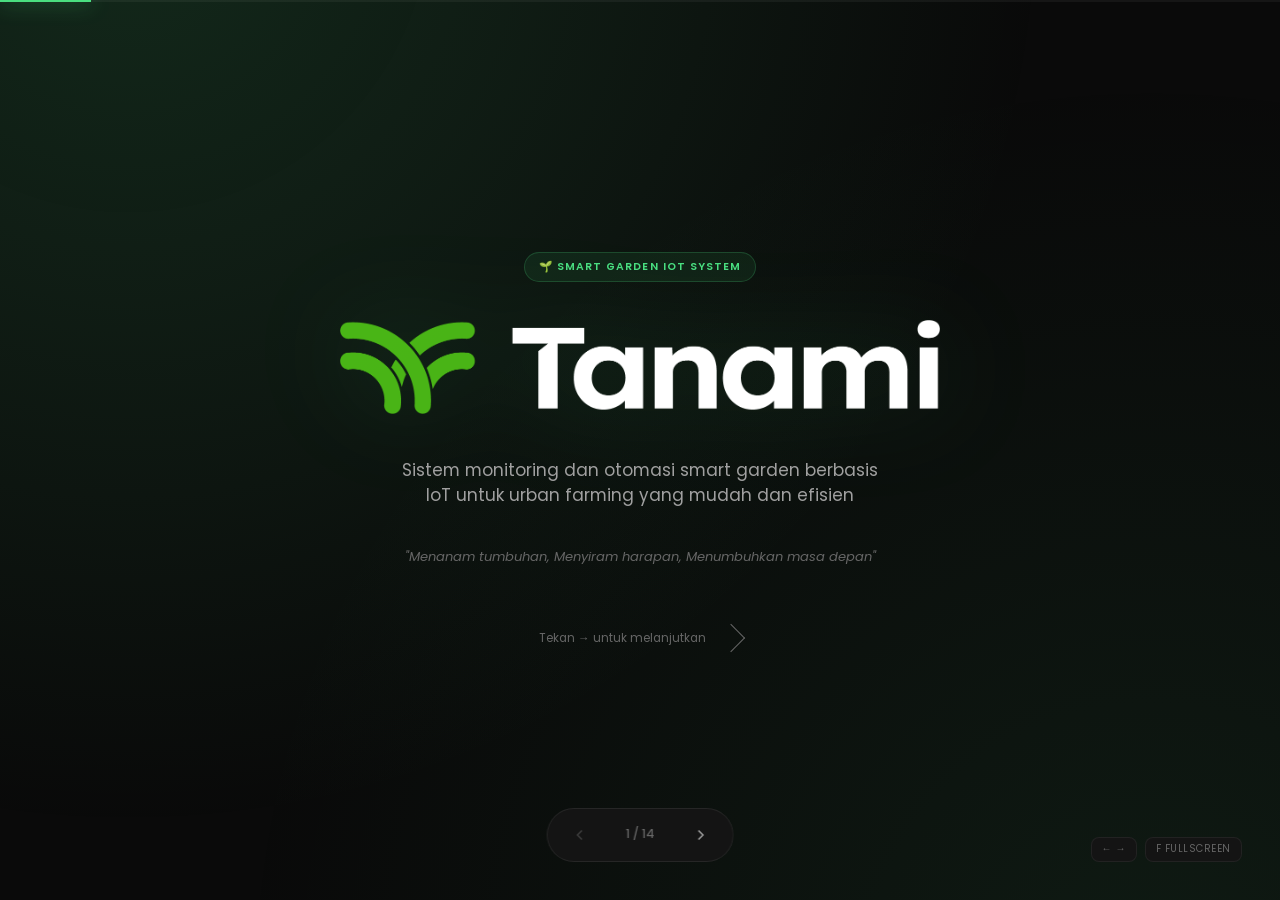
==== commit 0a8b6e8a: "feat: Add project documentation and assets, and update pitch deck slide count and numbering." ====
--- a/index.html
+++ b/index.html
@@ -155,10 +155,10 @@
       </section> -->
 
       <!-- SLIDE 4: Solution -->
-      <section class="slide" data-slide="4">
-        <div class="slide-content">
-          <div class="slide-header">
-            <span class="pill-label anim">03 — Solusi</span>
+      <section class="slide" data-slide="3">
+        <div class="slide-content">
+          <div class="slide-header">
+            <span class="pill-label anim">02 — Solusi</span>
             <h2 class="anim">TANAMI <span class="accent">SYSTEM</span></h2>
           </div>
           <div class="feature-section">
@@ -205,10 +205,10 @@
       </section>
 
       <!-- SLIDE 5: Advanced Features -->
-      <section class="slide" data-slide="5">
-        <div class="slide-content">
-          <div class="slide-header">
-            <span class="pill-label anim">04 — Fitur</span>
+      <section class="slide" data-slide="4">
+        <div class="slide-content">
+          <div class="slide-header">
+            <span class="pill-label anim">03 — Fitur</span>
             <h2 class="anim">FITUR <span class="accent">UNGGULAN</span></h2>
           </div>
           <div class="bento-grid cols-3">
@@ -247,10 +247,10 @@
       </section>
 
       <!-- SLIDE 6: Architecture -->
-      <section class="slide" data-slide="6">
-        <div class="slide-content">
-          <div class="slide-header">
-            <span class="pill-label anim">05 — Arsitektur</span>
+      <section class="slide" data-slide="5">
+        <div class="slide-content">
+          <div class="slide-header">
+            <span class="pill-label anim">04 — Arsitektur</span>
             <h2 class="anim">
               SYSTEM <span class="accent">ARCHITECTURE</span>
             </h2>
@@ -284,10 +284,10 @@
       </section>
 
       <!-- SLIDE 7: Hardware -->
-      <section class="slide" data-slide="7">
-        <div class="slide-content">
-          <div class="slide-header">
-            <span class="pill-label anim">06 — Hardware</span>
+      <section class="slide" data-slide="6">
+        <div class="slide-content">
+          <div class="slide-header">
+            <span class="pill-label anim">05 — Hardware</span>
             <h2 class="anim">
               HARDWARE <span class="accent">COMPONENTS</span>
             </h2>
@@ -330,10 +330,10 @@
       </section>
 
       <!-- SLIDE 8: Software -->
-      <section class="slide" data-slide="8">
-        <div class="slide-content">
-          <div class="slide-header">
-            <span class="pill-label anim">07 — Software</span>
+      <section class="slide" data-slide="7">
+        <div class="slide-content">
+          <div class="slide-header">
+            <span class="pill-label anim">06 — Software</span>
             <h2 class="anim">SOFTWARE <span class="accent">STACK</span></h2>
           </div>
           <div class="split-view">
@@ -378,10 +378,10 @@
       </section>
 
       <!-- SLIDE 9: Automation Logic -->
-      <section class="slide" data-slide="9">
-        <div class="slide-content">
-          <div class="slide-header">
-            <span class="pill-label anim">08 — Logika</span>
+      <section class="slide" data-slide="8">
+        <div class="slide-content">
+          <div class="slide-header">
+            <span class="pill-label anim">07 — Logika</span>
             <h2 class="anim">AUTOMATION <span class="accent">LOGIC</span></h2>
           </div>
           <div class="split-view">
@@ -432,10 +432,10 @@
       </section>
 
       <!-- SLIDE 10: Zero-Config -->
-      <section class="slide" data-slide="10">
-        <div class="slide-content">
-          <div class="slide-header">
-            <span class="pill-label anim">09 — Koneksi</span>
+      <section class="slide" data-slide="9">
+        <div class="slide-content">
+          <div class="slide-header">
+            <span class="pill-label anim">08 — Koneksi</span>
             <h2 class="anim">ZERO <span class="accent">CONFIGURATION</span></h2>
           </div>
           <div class="bento-grid cols-4">
@@ -474,10 +474,10 @@
       </section>
 
       <!-- SLIDE 11: Testing -->
-      <section class="slide" data-slide="11">
-        <div class="slide-content">
-          <div class="slide-header">
-            <span class="pill-label anim">10 — Testing</span>
+      <section class="slide" data-slide="10">
+        <div class="slide-content">
+          <div class="slide-header">
+            <span class="pill-label anim">9 — Testing</span>
             <h2 class="anim">HASIL <span class="accent">PENGUJIAN</span></h2>
           </div>
           <div class="test-list">
@@ -534,10 +534,10 @@
       </section>
 
       <!-- SLIDE 12: Comparison -->
-      <section class="slide" data-slide="12">
-        <div class="slide-content">
-          <div class="slide-header">
-            <span class="pill-label anim">11 — Keunggulan</span>
+      <section class="slide" data-slide="11">
+        <div class="slide-content">
+          <div class="slide-header">
+            <span class="pill-label anim">10 — Keunggulan</span>
             <h2 class="anim">
               COMPETITIVE <span class="accent">ADVANTAGE</span>
             </h2>
@@ -583,10 +583,10 @@
       </section>
 
       <!-- SLIDE 13: USP -->
-      <section class="slide" data-slide="13">
-        <div class="slide-content">
-          <div class="slide-header">
-            <span class="pill-label anim">12 — USP</span>
+      <section class="slide" data-slide="12">
+        <div class="slide-content">
+          <div class="slide-header">
+            <span class="pill-label anim">11 — USP</span>
             <h2 class="anim">
               UNIQUE SELLING <span class="accent">POINTS</span>
             </h2>
@@ -621,10 +621,10 @@
       </section>
 
       <!-- SLIDE 14: Roadmap -->
-      <section class="slide" data-slide="14">
-        <div class="slide-content">
-          <div class="slide-header">
-            <span class="pill-label anim">13 — Roadmap</span>
+      <section class="slide" data-slide="13">
+        <div class="slide-content">
+          <div class="slide-header">
+            <span class="pill-label anim">12 — Roadmap</span>
             <h2 class="anim">FUTURE <span class="accent">DEVELOPMENT</span></h2>
           </div>
           <div class="roadmap-timeline">
@@ -666,7 +666,7 @@
       </section>
 
       <!-- SLIDE 15: Thank You -->
-      <section class="slide" data-slide="15">
+      <section class="slide" data-slide="14">
         <div class="slide-content thank-you-content">
           <span class="pill-label anim">🌱 Tanami</span>
           <div class="big-thanks anim">
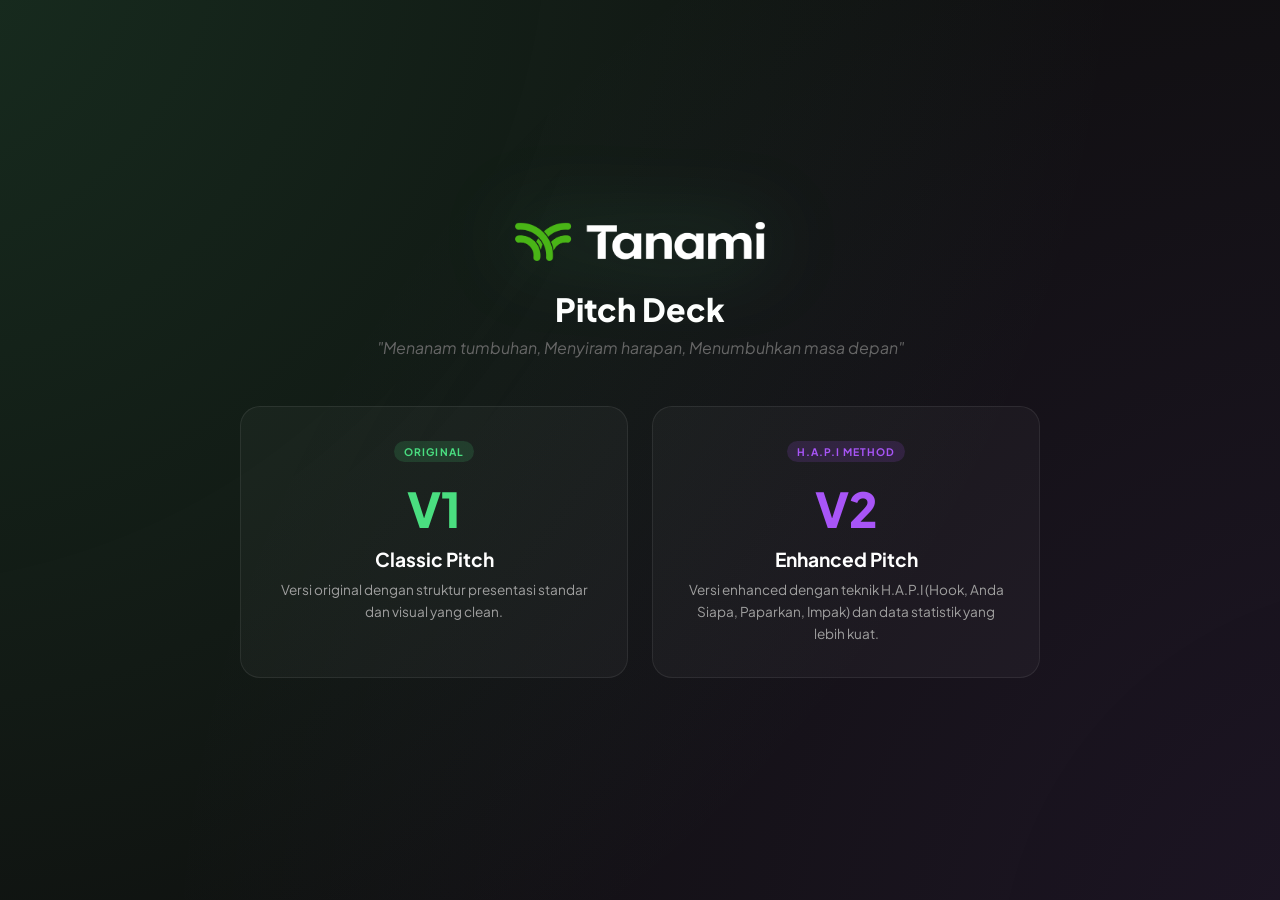
==== commit 0d8f68e4: "feat: add initial H.A.P.I pitch deck presentation for Tanami IoT." ====
--- a/index.html
+++ b/index.html
@@ -3,700 +3,183 @@
   <head>
     <meta charset="UTF-8" />
     <meta name="viewport" content="width=device-width, initial-scale=1.0" />
-    <title>TANAMI - Smart Urban Farming IoT</title>
-    <link rel="stylesheet" href="style.css" />
+    <title>TANAMI Pitch Deck - Pilih Versi</title>
+    <link
+      href="https://fonts.googleapis.com/css2?family=Plus+Jakarta+Sans:wght@400;500;600;700;800&display=swap"
+      rel="stylesheet"
+    />
+    <style>
+      * {
+        margin: 0;
+        padding: 0;
+        box-sizing: border-box;
+      }
+
+      body {
+        font-family:
+          "Plus Jakarta Sans",
+          -apple-system,
+          sans-serif;
+        background: #0f0f0f;
+        color: #fff;
+        min-height: 100vh;
+        display: flex;
+        align-items: center;
+        justify-content: center;
+        padding: 2rem;
+      }
+
+      body::before {
+        content: "";
+        position: fixed;
+        top: -50%;
+        left: -50%;
+        width: 200%;
+        height: 200%;
+        background:
+          radial-gradient(
+            circle at 20% 20%,
+            rgba(74, 222, 128, 0.15) 0%,
+            transparent 50%
+          ),
+          radial-gradient(
+            circle at 80% 80%,
+            rgba(168, 85, 247, 0.1) 0%,
+            transparent 50%
+          );
+        pointer-events: none;
+        z-index: 0;
+      }
+
+      .container {
+        position: relative;
+        z-index: 1;
+        text-align: center;
+        max-width: 800px;
+      }
+
+      .logo {
+        max-width: 250px;
+        margin-bottom: 1.5rem;
+        filter: drop-shadow(0 0 40px rgba(74, 222, 128, 0.3));
+      }
+
+      h1 {
+        font-size: 2rem;
+        font-weight: 800;
+        margin-bottom: 0.5rem;
+      }
+
+      .tagline {
+        color: #666;
+        font-style: italic;
+        margin-bottom: 3rem;
+      }
+
+      .version-grid {
+        display: grid;
+        grid-template-columns: repeat(2, 1fr);
+        gap: 1.5rem;
+      }
+
+      .version-card {
+        background: rgba(255, 255, 255, 0.03);
+        border: 1px solid rgba(255, 255, 255, 0.08);
+        border-radius: 20px;
+        padding: 2rem;
+        text-decoration: none;
+        color: inherit;
+        transition: all 0.3s ease;
+      }
+
+      .version-card:hover {
+        background: rgba(255, 255, 255, 0.06);
+        border-color: #4ade80;
+        transform: translateY(-8px);
+        box-shadow: 0 20px 40px rgba(0, 0, 0, 0.3);
+      }
+
+      .version-number {
+        font-size: 3rem;
+        font-weight: 900;
+        color: #4ade80;
+        margin-bottom: 0.5rem;
+      }
+
+      .version-title {
+        font-size: 1.2rem;
+        font-weight: 700;
+        margin-bottom: 0.5rem;
+      }
+
+      .version-desc {
+        font-size: 0.85rem;
+        color: #a0a0a0;
+        line-height: 1.6;
+      }
+
+      .version-card:nth-child(2) .version-number {
+        color: #a855f7;
+      }
+
+      .version-card:nth-child(2):hover {
+        border-color: #a855f7;
+      }
+
+      .badge {
+        display: inline-block;
+        padding: 4px 10px;
+        background: rgba(74, 222, 128, 0.15);
+        color: #4ade80;
+        font-size: 0.65rem;
+        font-weight: 700;
+        text-transform: uppercase;
+        letter-spacing: 0.1em;
+        border-radius: 20px;
+        margin-bottom: 1rem;
+      }
+
+      .version-card:nth-child(2) .badge {
+        background: rgba(168, 85, 247, 0.15);
+        color: #a855f7;
+      }
+
+      @media (max-width: 600px) {
+        .version-grid {
+          grid-template-columns: 1fr;
+        }
+      }
+    </style>
   </head>
   <body>
-    <!-- Persistent Logo -->
-    <div class="header-logo">
-      <img src="logotext.png" alt="TANAMI Logo" class="persistent-logo" />
+    <div class="container">
+      <img src="1/logotext.png" alt="TANAMI" class="logo" />
+      <h1>Pitch Deck</h1>
+      <p class="tagline">
+        "Menanam tumbuhan, Menyiram harapan, Menumbuhkan masa depan"
+      </p>
+
+      <div class="version-grid">
+        <a href="1/index.html" class="version-card">
+          <span class="badge">Original</span>
+          <div class="version-number">V1</div>
+          <div class="version-title">Classic Pitch</div>
+          <p class="version-desc">
+            Versi original dengan struktur presentasi standar dan visual yang
+            clean.
+          </p>
+        </a>
+
+        <a href="2/index.html" class="version-card">
+          <span class="badge">H.A.P.I Method</span>
+          <div class="version-number">V2</div>
+          <div class="version-title">Enhanced Pitch</div>
+          <p class="version-desc">
+            Versi enhanced dengan teknik H.A.P.I (Hook, Anda Siapa, Paparkan,
+            Impak) dan data statistik yang lebih kuat.
+          </p>
+        </a>
+      </div>
     </div>
-
-    <!-- Progress Bar -->
-    <div class="progress-container">
-      <div class="progress-bar" id="progressBar"></div>
-    </div>
-
-    <!-- Navigation -->
-    <nav class="nav-controls">
-      <button class="nav-btn" id="prevBtn" aria-label="Previous">
-        <svg
-          width="18"
-          height="18"
-          viewBox="0 0 24 24"
-          fill="none"
-          stroke="currentColor"
-          stroke-width="2"
-        >
-          <path d="M15 18l-6-6 6-6" />
-        </svg>
-      </button>
-      <span class="slide-counter"
-        ><span id="currentSlide">1</span> /
-        <span id="totalSlides">15</span></span
-      >
-      <button class="nav-btn" id="nextBtn" aria-label="Next">
-        <svg
-          width="18"
-          height="18"
-          viewBox="0 0 24 24"
-          fill="none"
-          stroke="currentColor"
-          stroke-width="2"
-        >
-          <path d="M9 18l6-6-6-6" />
-        </svg>
-      </button>
-    </nav>
-
-    <!-- Keyboard hints -->
-    <div class="keyboard-hints">
-      <span>← →</span>
-      <span>F Fullscreen</span>
-    </div>
-
-    <!-- Slides -->
-    <div class="slides-container" id="slidesContainer">
-      <!-- SLIDE 1: Cover -->
-      <section class="slide active" data-slide="1">
-        <div class="slide-content cover-slide">
-          <span class="pill-label anim">🌱 Smart Garden IoT System</span>
-          <div class="logo-wrapper anim">
-            <img src="logotext.png" alt="TANAMI" class="main-logo" />
-          </div>
-          <p class="subtitle anim">
-            Sistem monitoring dan otomasi smart garden berbasis IoT untuk urban
-            farming yang mudah dan efisien
-          </p>
-          <p class="tagline anim">
-            "Menanam tumbuhan, Menyiram harapan, Menumbuhkan masa depan"
-          </p>
-          <div class="scroll-hint anim">
-            <span>Tekan → untuk melanjutkan</span>
-            <div class="arrow"></div>
-          </div>
-        </div>
-      </section>
-
-      <!-- SLIDE 2: Problem -->
-      <section class="slide" data-slide="2">
-        <div class="slide-content">
-          <div class="slide-header">
-            <span class="pill-label anim">01 — Masalah</span>
-            <h2 class="anim">
-              TANTANGAN <span class="accent">URBAN FARMING</span>
-            </h2>
-          </div>
-          <div class="bento-grid cols-4">
-            <div class="card anim">
-              <span class="card-icon">⏰</span>
-              <h3 class="card-title">Waktu Terbatas</h3>
-              <p class="card-desc">
-                Tanaman sering layu karena lupa disiram di tengah kesibukan
-              </p>
-            </div>
-            <div class="card anim">
-              <span class="card-icon">📊</span>
-              <h3 class="card-title">Tanpa Data Kuantitatif</h3>
-              <p class="card-desc">
-                Keputusan perawatan berdasarkan "kira-kira", bukan fakta terukur
-              </p>
-            </div>
-            <div class="card anim">
-              <span class="card-icon">🔧</span>
-              <h3 class="card-title">Setup Rumit</h3>
-              <p class="card-desc">
-                Perangkat IoT membutuhkan konfigurasi IP manual
-              </p>
-            </div>
-            <div class="card anim">
-              <span class="card-icon">💰</span>
-              <h3 class="card-title">Mahal</h3>
-              <p class="card-desc">Solusi komersial Rp 500rb - Rp 2jt</p>
-            </div>
-          </div>
-        </div>
-      </section>
-
-      <!-- SLIDE 3: Target Users -->
-      <!-- <section class="slide" data-slide="3">
-        <div class="slide-content">
-          <div class="slide-header">
-            <span class="pill-label anim">02 — Target</span>
-            <h2 class="anim">
-              SIAPA YANG <span class="accent">BUTUH INI?</span>
-            </h2>
-          </div>
-          <div class="bento-grid cols-4">
-            <div class="card accent-border anim">
-              <span class="card-icon">🏠</span>
-              <h3 class="card-title">Urban Farmers</h3>
-              <p class="card-desc">
-                Berkebun di rumah/apartemen dengan lahan terbatas
-              </p>
-            </div>
-            <div class="card anim">
-              <span class="card-icon">👨‍💻</span>
-              <h3 class="card-title">Pekerja Sibuk</h3>
-              <p class="card-desc">Hobi berkebun tapi minim waktu monitoring</p>
-            </div>
-            <div class="card anim">
-              <span class="card-icon">🌿</span>
-              <h3 class="card-title">Pemula Berkebun</h3>
-              <p class="card-desc">Ingin berkebun tanpa takut tanaman mati</p>
-            </div>
-            <div class="card accent-border anim">
-              <span class="card-icon">🏢</span>
-              <h3 class="card-title">IoT Enthusiast</h3>
-              <p class="card-desc">Integrasi dengan ekosistem smart home</p>
-            </div>
-          </div>
-        </div>
-      </section> -->
-
-      <!-- SLIDE 4: Solution -->
-      <section class="slide" data-slide="3">
-        <div class="slide-content">
-          <div class="slide-header">
-            <span class="pill-label anim">02 — Solusi</span>
-            <h2 class="anim">TANAMI <span class="accent">SYSTEM</span></h2>
-          </div>
-          <div class="feature-section">
-            <div class="feature-visual anim">
-              <div class="feature-circle">
-                <img
-                  src="Tanami_icon.png"
-                  alt="Tanami Icon"
-                  class="feature-icon"
-                />
-              </div>
-            </div>
-            <div class="feature-list">
-              <div class="feature-item anim">
-                <span class="feature-num">01</span>
-                <div class="feature-text">
-                  <h3>Real-Time Monitoring</h3>
-                  <p>
-                    Pantau kelembaban, suhu, dan kondisi tanaman dari smartphone
-                  </p>
-                </div>
-              </div>
-              <div class="feature-item anim">
-                <span class="feature-num">02</span>
-                <div class="feature-text">
-                  <h3>Auto-Watering</h3>
-                  <p>
-                    Penyiraman otomatis berdasarkan threshold yang dikustomisasi
-                  </p>
-                </div>
-              </div>
-              <div class="feature-item anim">
-                <span class="feature-num">03</span>
-                <div class="feature-text">
-                  <h3>Plug & Play</h3>
-                  <p>
-                    Zero-configuration dengan protokol NSD, koneksi < 2 detik
-                  </p>
-                </div>
-              </div>
-            </div>
-          </div>
-        </div>
-      </section>
-
-      <!-- SLIDE 5: Advanced Features -->
-      <section class="slide" data-slide="4">
-        <div class="slide-content">
-          <div class="slide-header">
-            <span class="pill-label anim">03 — Fitur</span>
-            <h2 class="anim">FITUR <span class="accent">UNGGULAN</span></h2>
-          </div>
-          <div class="bento-grid cols-3">
-            <div class="card accent-border span-2 anim">
-              <span class="card-icon">🤖</span>
-              <h3 class="card-title">TanamCare AI</h3>
-              <p class="card-desc">
-                Deteksi penyakit tanaman melalui foto menggunakan teknologi
-                image processing berbasis AI
-              </p>
-            </div>
-            <div class="card anim">
-              <span class="card-icon">📈</span>
-              <h3 class="card-title">Data-Driven</h3>
-              <p class="card-desc">
-                Keputusan berdasarkan data sensor real-time
-              </p>
-            </div>
-            <div class="card anim">
-              <span class="card-icon">🔋</span>
-              <h3 class="card-title">Ready-for-Expansion</h3>
-              <p class="card-desc">
-                Arsitektur modular, jalur siap untuk upgrade sensor NPK
-              </p>
-            </div>
-            <div class="card accent-border span-2 anim">
-              <span class="card-icon">⚡</span>
-              <h3 class="card-title">Edge Computing</h3>
-              <p class="card-desc">
-                Logika otomasi berjalan di perangkat — tetap bekerja meski tanpa
-                koneksi aplikasi
-              </p>
-            </div>
-          </div>
-        </div>
-      </section>
-
-      <!-- SLIDE 6: Architecture -->
-      <section class="slide" data-slide="5">
-        <div class="slide-content">
-          <div class="slide-header">
-            <span class="pill-label anim">04 — Arsitektur</span>
-            <h2 class="anim">
-              SYSTEM <span class="accent">ARCHITECTURE</span>
-            </h2>
-          </div>
-          <div class="arch-flow">
-            <div class="arch-node accent anim">
-              <div class="node-icon">📡</div>
-              <div class="node-title">Sensing</div>
-              <div class="node-items">Soil Moisture<br />DHT11</div>
-            </div>
-            <div class="arch-connector anim">→</div>
-            <div class="arch-node accent anim">
-              <div class="node-icon">🧠</div>
-              <div class="node-title">Processing</div>
-              <div class="node-items">ESP32<br />Threshold Logic</div>
-            </div>
-            <div class="arch-connector anim">→</div>
-            <div class="arch-node anim">
-              <div class="node-icon">💧</div>
-              <div class="node-title">Actuating</div>
-              <div class="node-items">Relay<br />Water Pump</div>
-            </div>
-            <div class="arch-connector anim">→</div>
-            <div class="arch-node accent anim">
-              <div class="node-icon">📱</div>
-              <div class="node-title">Monitoring</div>
-              <div class="node-items">Android App<br />TanamCare AI</div>
-            </div>
-          </div>
-        </div>
-      </section>
-
-      <!-- SLIDE 7: Hardware -->
-      <section class="slide" data-slide="6">
-        <div class="slide-content">
-          <div class="slide-header">
-            <span class="pill-label anim">05 — Hardware</span>
-            <h2 class="anim">
-              HARDWARE <span class="accent">COMPONENTS</span>
-            </h2>
-          </div>
-          <div class="bento-grid cols-3">
-            <div class="card accent-border anim">
-              <span class="card-icon">🔌</span>
-              <h3 class="card-title">ESP32</h3>
-              <p class="card-desc">
-                WiFi + Bluetooth built-in, Web Server & NSD support
-              </p>
-            </div>
-            <div class="card anim">
-              <span class="card-icon">💧</span>
-              <h3 class="card-title">Soil Moisture</h3>
-              <p class="card-desc">Capacitive sensor, Analog 600-2900</p>
-            </div>
-            <div class="card anim">
-              <span class="card-icon">🌡️</span>
-              <h3 class="card-title">DHT11</h3>
-              <p class="card-desc">Suhu & Kelembaban udara</p>
-            </div>
-            <div class="card anim">
-              <span class="card-icon">⚡</span>
-              <h3 class="card-title">Relay 2CH</h3>
-              <p class="card-desc">Switch controller, 5V DC</p>
-            </div>
-            <div class="card anim">
-              <span class="card-icon">🚿</span>
-              <h3 class="card-title">Water Pump</h3>
-              <p class="card-desc">Mini pump, 3V DC</p>
-            </div>
-            <div class="card accent-border anim">
-              <span class="card-icon">🔋</span>
-              <h3 class="card-title">Power</h3>
-              <p class="card-desc">Battery 9V atau USB 5V</p>
-            </div>
-          </div>
-        </div>
-      </section>
-
-      <!-- SLIDE 8: Software -->
-      <section class="slide" data-slide="7">
-        <div class="slide-content">
-          <div class="slide-header">
-            <span class="pill-label anim">06 — Software</span>
-            <h2 class="anim">SOFTWARE <span class="accent">STACK</span></h2>
-          </div>
-          <div class="split-view">
-            <div class="split-panel anim">
-              <div class="panel-header green">📱 Android App</div>
-              <div class="panel-content">
-                <div class="component-list">
-                  <div class="component-row">
-                    <span>NsdManager</span>
-                    <span>Auto-discovery</span>
-                  </div>
-                  <div class="component-row">
-                    <span>Retrofit</span>
-                    <span>HTTP client</span>
-                  </div>
-                  <div class="component-row">
-                    <span>SQLite</span>
-                    <span>Local cache</span>
-                  </div>
-                  <div class="component-row">
-                    <span>TanamCare</span>
-                    <span>AI diagnosis</span>
-                  </div>
-                </div>
-              </div>
-            </div>
-            <div class="split-panel anim">
-              <div class="panel-header default">⚡ ESP32 Firmware</div>
-              <div class="panel-content">
-                <div class="code-display">
-                  {<br />
-                  &nbsp;&nbsp;"moisture": 45,<br />
-                  &nbsp;&nbsp;"temp": 28,<br />
-                  &nbsp;&nbsp;"humidity": 65,<br />
-                  &nbsp;&nbsp;"pump": "OFF"<br />
-                  }
-                </div>
-              </div>
-            </div>
-          </div>
-        </div>
-      </section>
-
-      <!-- SLIDE 9: Automation Logic -->
-      <section class="slide" data-slide="8">
-        <div class="slide-content">
-          <div class="slide-header">
-            <span class="pill-label anim">07 — Logika</span>
-            <h2 class="anim">AUTOMATION <span class="accent">LOGIC</span></h2>
-          </div>
-          <div class="split-view">
-            <div class="split-panel anim">
-              <div class="panel-header green">💧 Penyiraman</div>
-              <div class="panel-content">
-                <div class="code-display">
-                  <span class="code-keyword">IF</span> (Moisture <
-                  <span class="code-value">40%</span>)<br />
-                  &nbsp;&nbsp;Pump = <span class="code-on">ON</span><br />
-                  <span class="code-keyword">ELSE</span><br />
-                  &nbsp;&nbsp;Pump = <span class="code-off">OFF</span>
-                </div>
-                <p
-                  style="
-                    margin-top: 1rem;
-                    font-size: 0.8rem;
-                    color: var(--text-secondary);
-                  "
-                >
-                  ✅ Closed-loop: mati otomatis saat target tercapai
-                </p>
-              </div>
-            </div>
-            <div class="split-panel anim">
-              <div class="panel-header default">🌱 Pemupukan (Future)</div>
-              <div class="panel-content">
-                <div class="code-display">
-                  <span class="code-keyword">IF</span> (TDS <
-                  <span class="code-value">500ppm</span>)<br />
-                  &nbsp;&nbsp;Nutrient = <span class="code-on">ON</span><br />
-                  <span class="code-keyword">ELSE</span><br />
-                  &nbsp;&nbsp;Nutrient = <span class="code-off">OFF</span>
-                </div>
-                <p
-                  style="
-                    margin-top: 1rem;
-                    font-size: 0.8rem;
-                    color: var(--text-muted);
-                  "
-                >
-                  🔮 Ready-to-integrate dengan sensor NPK
-                </p>
-              </div>
-            </div>
-          </div>
-        </div>
-      </section>
-
-      <!-- SLIDE 10: Zero-Config -->
-      <section class="slide" data-slide="9">
-        <div class="slide-content">
-          <div class="slide-header">
-            <span class="pill-label anim">08 — Koneksi</span>
-            <h2 class="anim">ZERO <span class="accent">CONFIGURATION</span></h2>
-          </div>
-          <div class="bento-grid cols-4">
-            <div class="card accent-border anim">
-              <span class="card-icon">📡</span>
-              <h3 class="card-title">Broadcast</h3>
-              <p class="card-desc">ESP32 menyiarkan NSD service</p>
-            </div>
-            <div class="card anim">
-              <span class="card-icon">📶</span>
-              <h3 class="card-title">Discover</h3>
-              <p class="card-desc">App dengan NsdManager mendengarkan sinyal</p>
-            </div>
-            <div class="card anim">
-              <span class="card-icon">🔗</span>
-              <h3 class="card-title">Resolve</h3>
-              <p class="card-desc">IP & Port otomatis</p>
-            </div>
-            <div class="card accent-border anim">
-              <span class="card-icon">✅</span>
-              <h3 class="card-title">Connect!</h3>
-              <p class="card-desc">Dashboard siap digunakan</p>
-            </div>
-          </div>
-          <div class="stats-row">
-            <div class="stat-box anim">
-              <div class="stat-number">&lt;2s</div>
-              <div class="stat-label">Discovery Time</div>
-            </div>
-            <div class="stat-box anim">
-              <div class="stat-number">0</div>
-              <div class="stat-label">Manual Config</div>
-            </div>
-          </div>
-        </div>
-      </section>
-
-      <!-- SLIDE 11: Testing -->
-      <section class="slide" data-slide="10">
-        <div class="slide-content">
-          <div class="slide-header">
-            <span class="pill-label anim">9 — Testing</span>
-            <h2 class="anim">HASIL <span class="accent">PENGUJIAN</span></h2>
-          </div>
-          <div class="test-list">
-            <div class="test-row anim">
-              <span class="test-status">✅</span>
-              <div class="test-info">
-                <h4>Auto-Discovery</h4>
-                <p>IP resolved dalam waktu kurang dari 2 detik</p>
-              </div>
-              <span class="test-badge">Pass</span>
-            </div>
-            <div class="test-row anim">
-              <span class="test-status">✅</span>
-              <div class="test-info">
-                <h4>Sensor Accuracy</h4>
-                <p>Data sesuai dengan kondisi fisik di lapangan</p>
-              </div>
-              <span class="test-badge">Pass</span>
-            </div>
-            <div class="test-row anim">
-              <span class="test-status">✅</span>
-              <div class="test-info">
-                <h4>Auto-Watering</h4>
-                <p>Pompa aktif konsisten saat kelembaban < threshold 40%</p>
-              </div>
-              <span class="test-badge">Pass</span>
-            </div>
-            <div class="test-row anim">
-              <span class="test-status">✅</span>
-              <div class="test-info">
-                <h4>Closed-Loop System</h4>
-                <p>Pompa mati otomatis saat kondisi ideal tercapai</p>
-              </div>
-              <span class="test-badge">Pass</span>
-            </div>
-            <div class="test-row anim">
-              <span class="test-status">✅</span>
-              <div class="test-info">
-                <h4>Edge Computing</h4>
-                <p>Sistem tetap berjalan saat koneksi app terputus</p>
-              </div>
-              <span class="test-badge">Pass</span>
-            </div>
-            <div class="test-row anim">
-              <span class="test-status">✅</span>
-              <div class="test-info">
-                <h4>TanamCare AI</h4>
-                <p>Diagnosis penyakit tanaman dari foto berhasil</p>
-              </div>
-              <span class="test-badge">Pass</span>
-            </div>
-          </div>
-        </div>
-      </section>
-
-      <!-- SLIDE 12: Comparison -->
-      <section class="slide" data-slide="11">
-        <div class="slide-content">
-          <div class="slide-header">
-            <span class="pill-label anim">10 — Keunggulan</span>
-            <h2 class="anim">
-              COMPETITIVE <span class="accent">ADVANTAGE</span>
-            </h2>
-          </div>
-          <div class="comparison-table anim">
-            <div class="comp-header">
-              <div class="comp-cell header">Aspek</div>
-              <div class="comp-cell header">🌱 Tanami</div>
-              <div class="comp-cell header">❌ Kompetitor</div>
-            </div>
-            <div class="comp-row">
-              <div class="comp-cell">💰 Harga</div>
-              <div class="comp-cell win">< Rp 200.000</div>
-              <div class="comp-cell lose">Rp 500rb - 2jt</div>
-            </div>
-            <div class="comp-row">
-              <div class="comp-cell">🔧 Setup</div>
-              <div class="comp-cell win">NSD < 2 detik</div>
-              <div class="comp-cell lose">IP manual</div>
-            </div>
-            <div class="comp-row">
-              <div class="comp-cell">🎯 Target</div>
-              <div class="comp-cell win">Indonesia</div>
-              <div class="comp-cell lose">Generic</div>
-            </div>
-            <div class="comp-row">
-              <div class="comp-cell">🔌 Arsitektur</div>
-              <div class="comp-cell win">Modular</div>
-              <div class="comp-cell lose">Fixed</div>
-            </div>
-            <div class="comp-row">
-              <div class="comp-cell">📡 Koneksi</div>
-              <div class="comp-cell win">Edge Computing</div>
-              <div class="comp-cell lose">Cloud-dependent</div>
-            </div>
-            <div class="comp-row">
-              <div class="comp-cell">🤖 AI</div>
-              <div class="comp-cell win">TanamCare</div>
-              <div class="comp-cell lose">—</div>
-            </div>
-          </div>
-        </div>
-      </section>
-
-      <!-- SLIDE 13: USP -->
-      <section class="slide" data-slide="12">
-        <div class="slide-content">
-          <div class="slide-header">
-            <span class="pill-label anim">11 — USP</span>
-            <h2 class="anim">
-              UNIQUE SELLING <span class="accent">POINTS</span>
-            </h2>
-          </div>
-          <div class="usp-list">
-            <div class="usp-item anim">
-              <span class="usp-num">01</span>
-              <div class="usp-content">
-                <h3>🇮🇩 Dirancang khusus untuk Urban Farmers Indonesia</h3>
-              </div>
-            </div>
-            <div class="usp-item anim">
-              <span class="usp-num">02</span>
-              <div class="usp-content">
-                <h3>🔌 Zero-Configuration dengan protokol NSD</h3>
-              </div>
-            </div>
-            <div class="usp-item anim">
-              <span class="usp-num">03</span>
-              <div class="usp-content">
-                <h3>🤖 AI-Powered Plant Diagnosis dengan TanamCare</h3>
-              </div>
-            </div>
-            <div class="usp-item anim">
-              <span class="usp-num">04</span>
-              <div class="usp-content">
-                <h3>💰 Affordable & DIY-Friendly untuk semua kalangan</h3>
-              </div>
-            </div>
-          </div>
-        </div>
-      </section>
-
-      <!-- SLIDE 14: Roadmap -->
-      <section class="slide" data-slide="13">
-        <div class="slide-content">
-          <div class="slide-header">
-            <span class="pill-label anim">12 — Roadmap</span>
-            <h2 class="anim">FUTURE <span class="accent">DEVELOPMENT</span></h2>
-          </div>
-          <div class="roadmap-timeline">
-            <div class="timeline-phase anim">
-              <div class="phase-tag green">Phase 2</div>
-              <div class="phase-content">
-                <h3>Cloud</h3>
-                <ul>
-                  <li>☁️ Cloud Database</li>
-                  <li>📊 Analytics & Trends</li>
-                  <li>🔔 Push Notifications</li>
-                </ul>
-              </div>
-            </div>
-            <div class="timeline-phase anim">
-              <div class="phase-tag default">Phase 3</div>
-              <div class="phase-content">
-                <h3>Scale</h3>
-                <ul>
-                  <li>📡 MQTT Protocol</li>
-                  <li>🌱 Sensor NPK</li>
-                  <li>🏭 Multi-node</li>
-                </ul>
-              </div>
-            </div>
-            <div class="timeline-phase anim">
-              <div class="phase-tag default">Business</div>
-              <div class="phase-content">
-                <h3>Expand</h3>
-                <ul>
-                  <li>🛒 DIY Kit</li>
-                  <li>🏢 Enterprise</li>
-                  <li>📚 Edu Platform</li>
-                </ul>
-              </div>
-            </div>
-          </div>
-        </div>
-      </section>
-
-      <!-- SLIDE 15: Thank You -->
-      <section class="slide" data-slide="14">
-        <div class="slide-content thank-you-content">
-          <span class="pill-label anim">🌱 Tanami</span>
-          <div class="big-thanks anim">
-            <span class="line1">Terima</span>
-            <span class="line2">Kasih!</span>
-          </div>
-          <p class="tagline anim">
-            "Menanam tumbuhan, Menyiram harapan, Menumbuhkan masa depan"
-          </p>
-          <div class="contact-row anim">
-            <div class="contact-item">
-              <span>📧</span>
-              <span>tanamiuniverse10@gmail.com</span>
-            </div>
-            <div class="contact-item">
-              <span>📷</span>
-              <span>@tanami_tech</span>
-            </div>
-            <div class="contact-item">
-              <span>🎥</span>
-              <span>@Tanami_Universe10</span>
-            </div>
-          </div>
-          <div class="questions-box anim">
-            <h2>Ada Pertanyaan?</h2>
-          </div>
-        </div>
-      </section>
-    </div>
-
-    <script src="script.js"></script>
   </body>
 </html>
